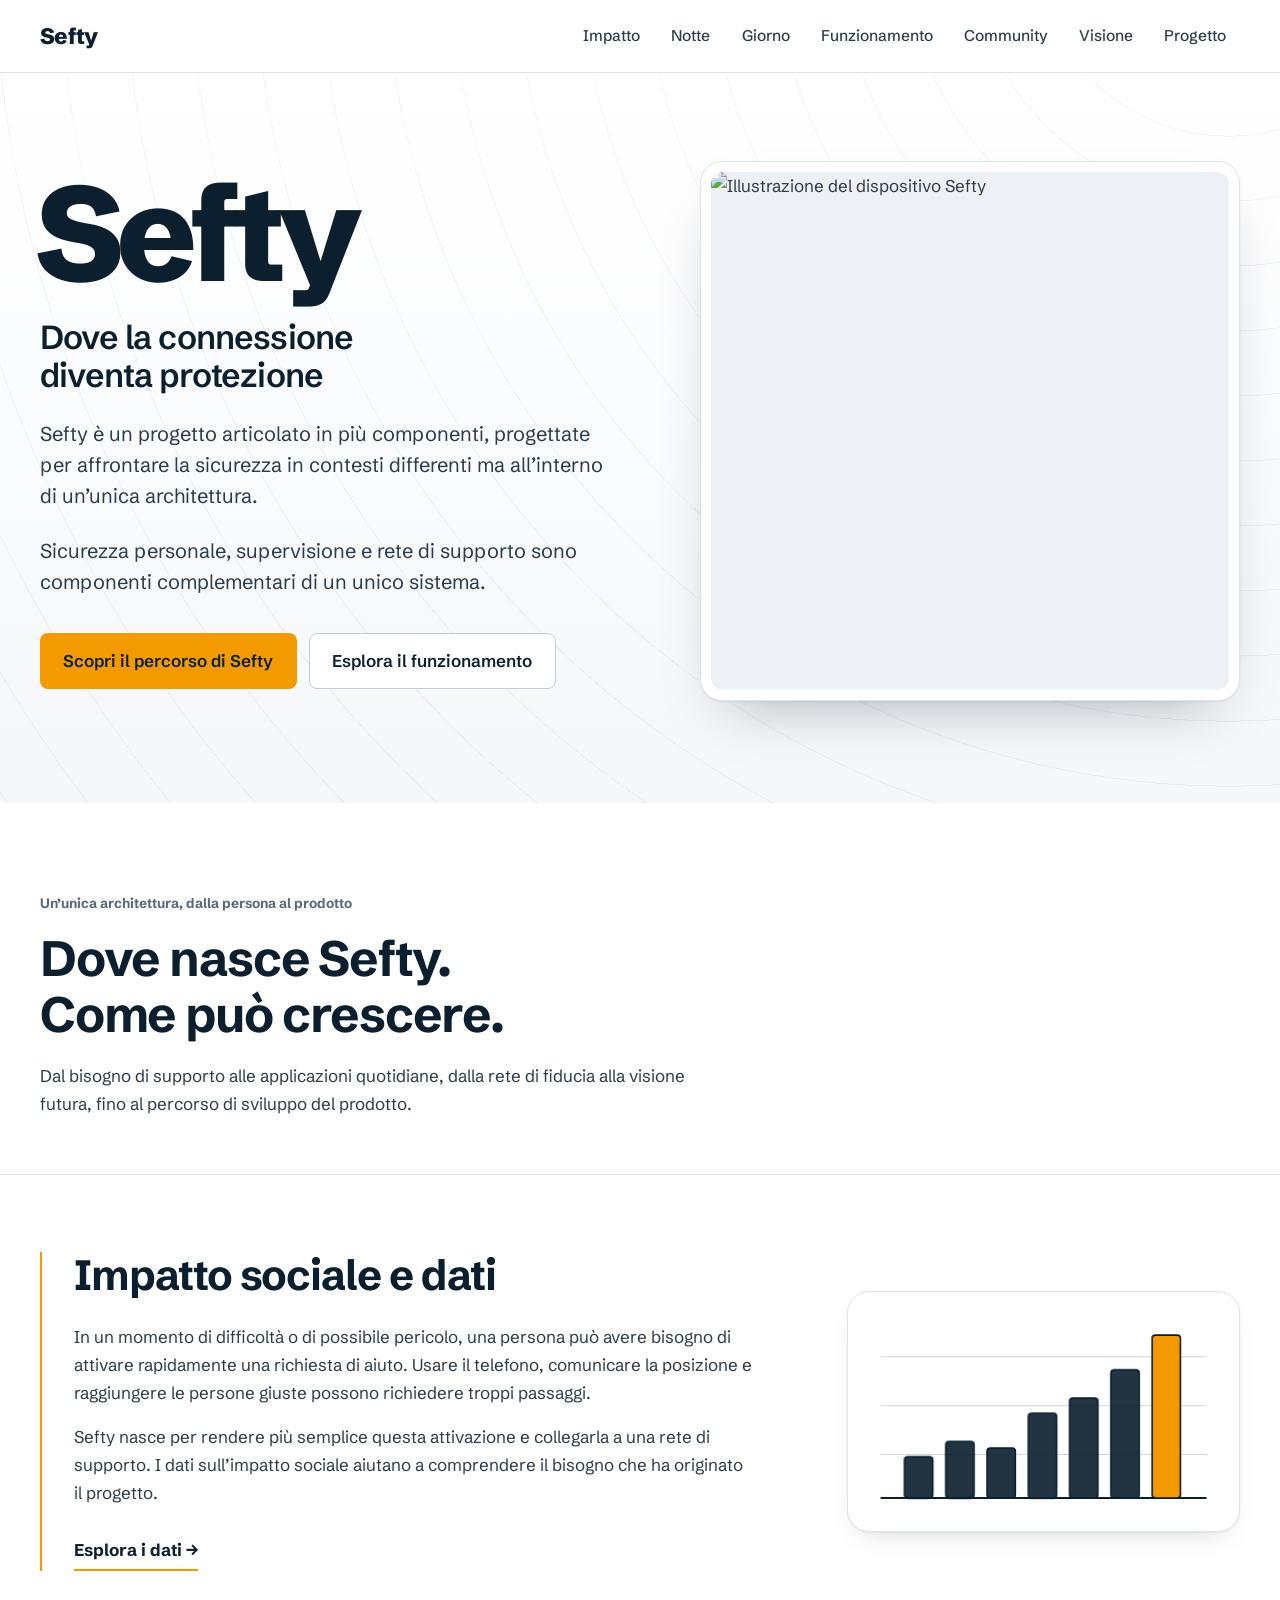
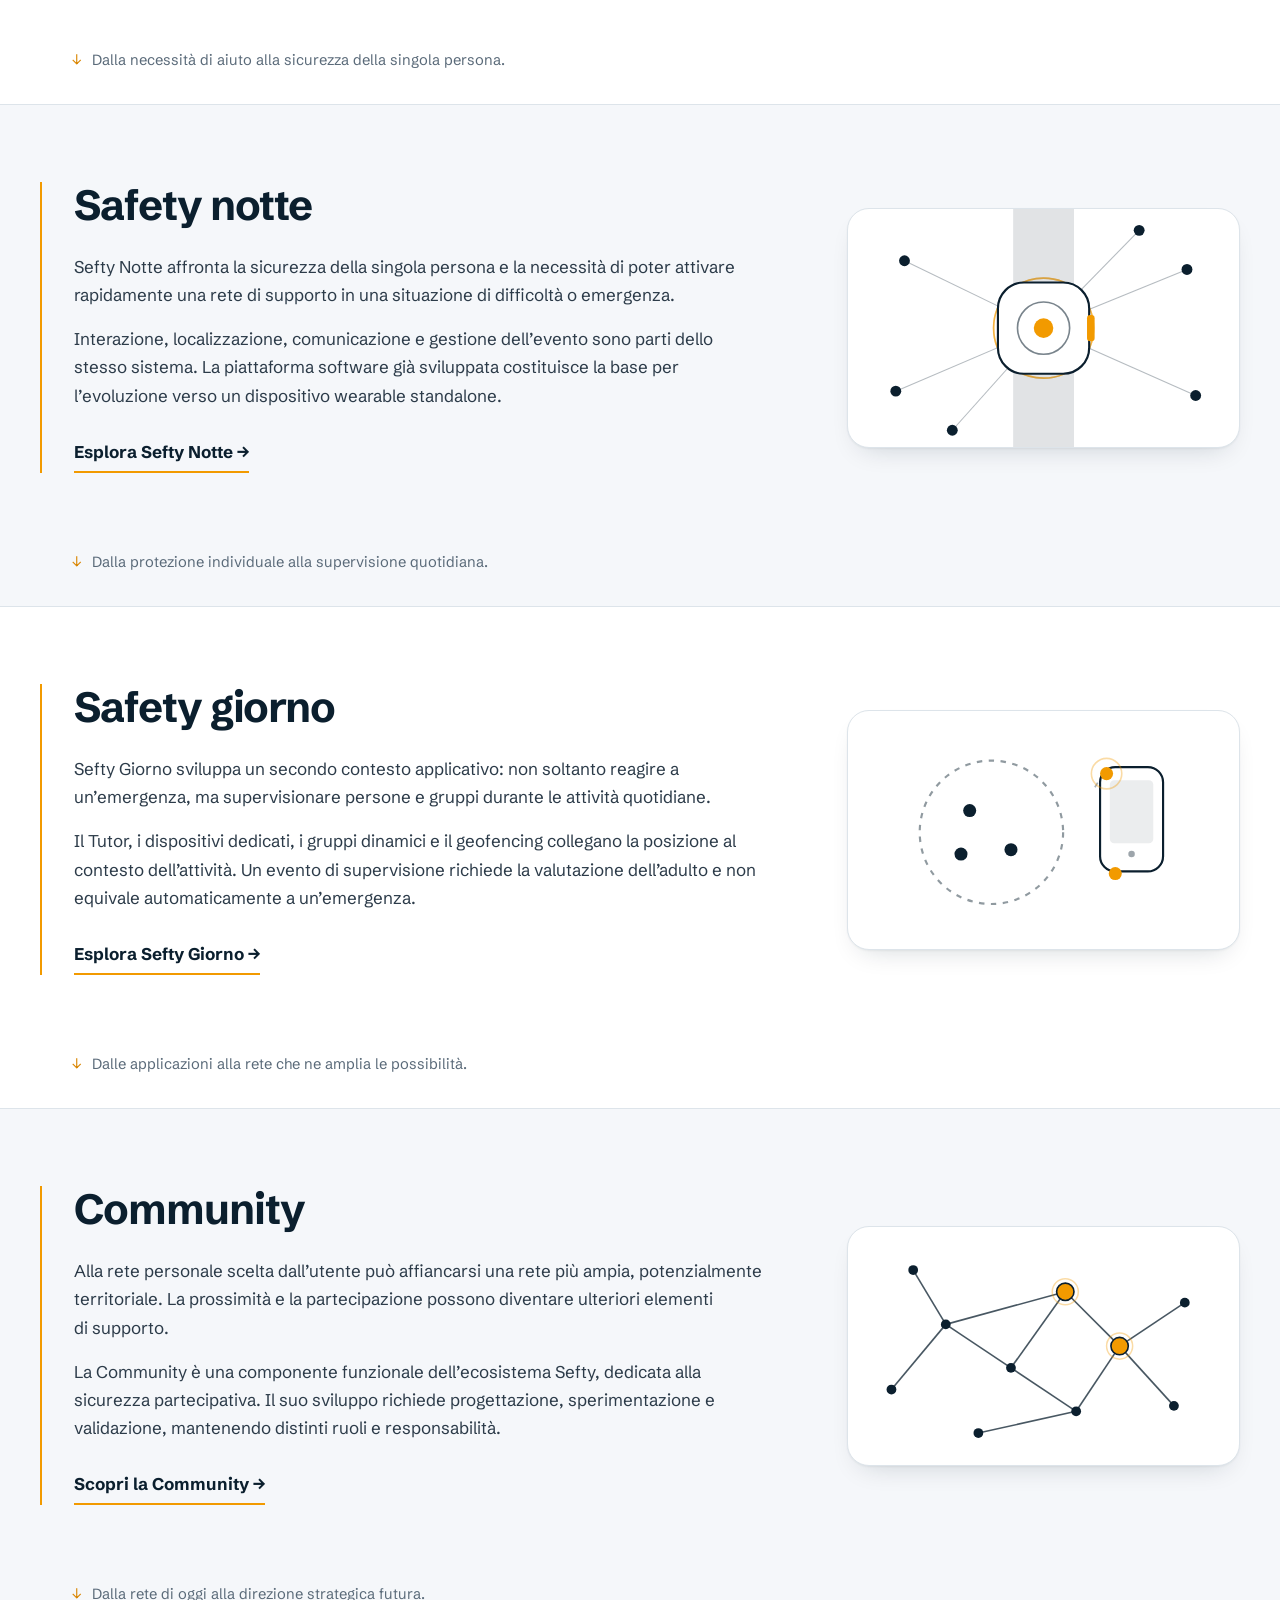
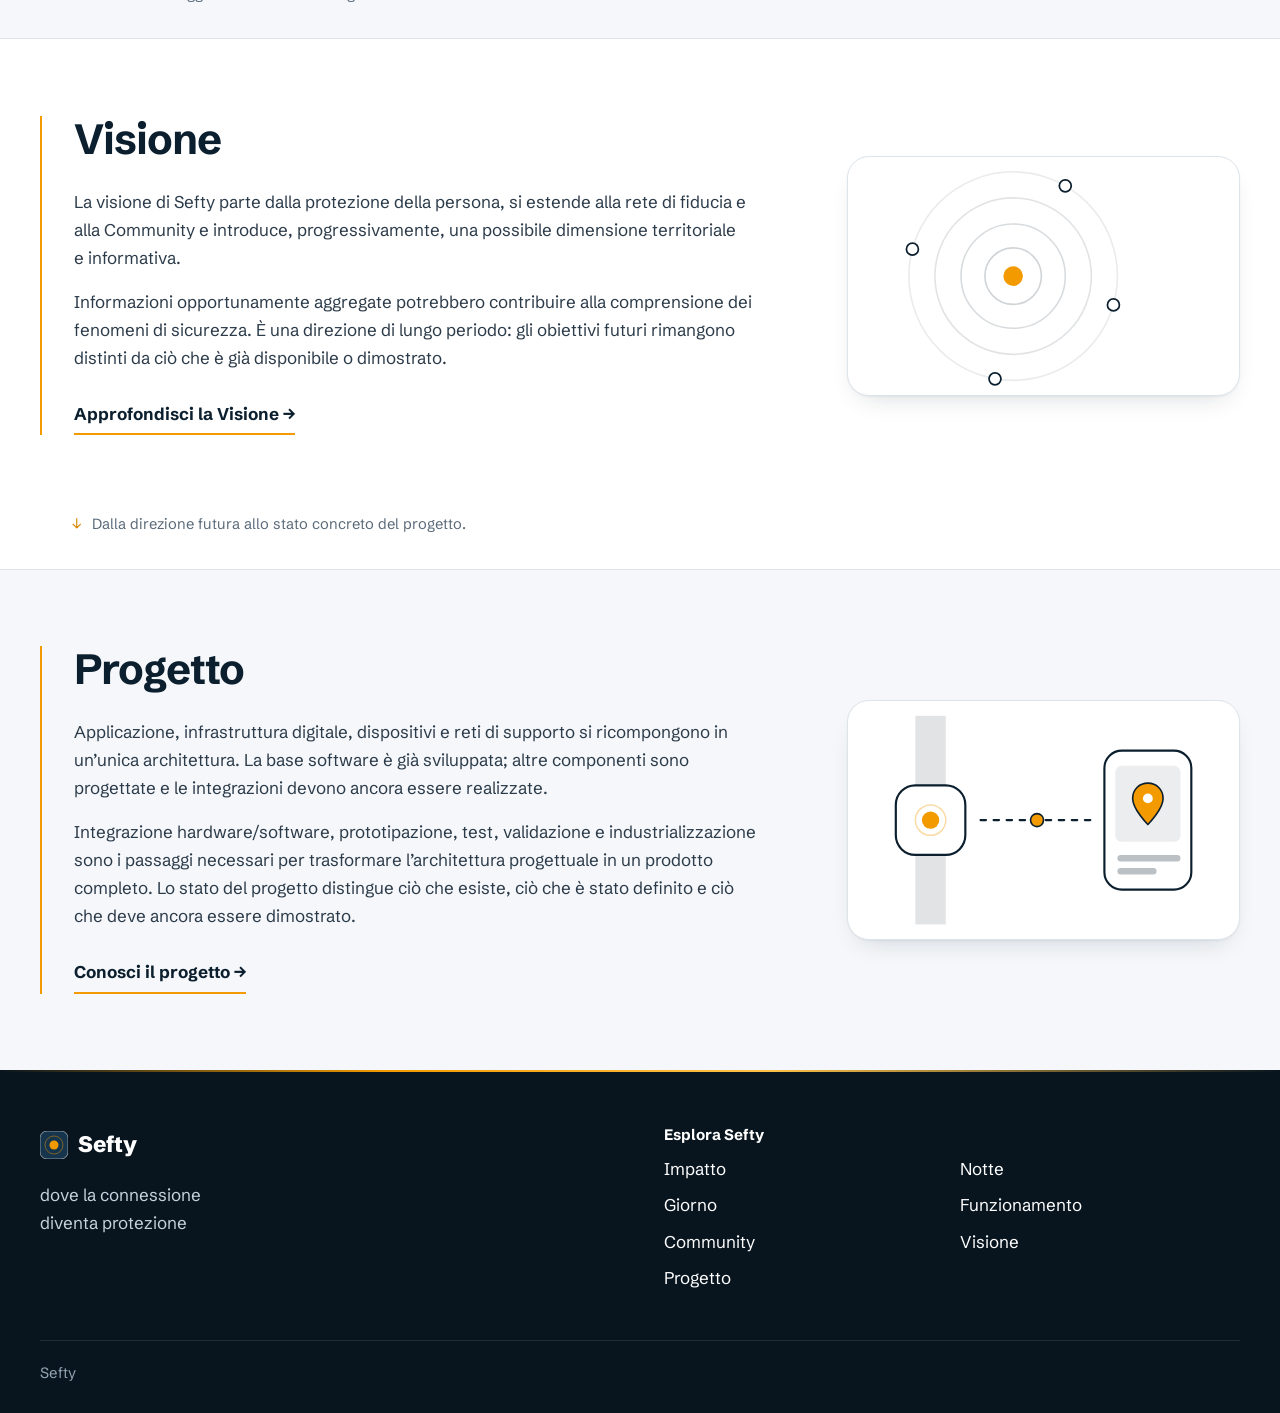
==== index.html @ 3efd3f54 "nuova versione del sito" ====
<!DOCTYPE html>
<html lang="it">

<head>
    <meta charset="UTF-8">
    <meta name="viewport" content="width=device-width, initial-scale=1.0">
    <script>
        // "js" attiva gli stati iniziali delle animazioni; se index.js non carica entro 4s viene tolta e tutto resta visibile
        document.documentElement.classList.add('js');
        setTimeout(function () { if (!window.__sefty) document.documentElement.classList.remove('js'); }, 4000);
    </script>

    <title>Sefty — Dove la connessione diventa protezione</title>
    <meta name="description" content="Sefty è un progetto articolato in più componenti, progettate per affrontare la sicurezza in contesti differenti ma all’interno di un’unica architettura.">
    <meta name="theme-color" content="#10222f">

    <meta name="robots" content="noindex, nofollow, noarchive, nosnippet">
    <link rel="icon" href="img/favicon.svg" type="image/svg+xml">

    <meta property="og:title" content="Sefty — Dove la connessione diventa protezione">
    <meta property="og:description" content="Sefty è un progetto articolato in più componenti, progettate per affrontare la sicurezza in contesti differenti ma all’interno di un’unica architettura.">
    <meta property="og:type" content="website">
    <meta property="og:locale" content="it_IT">

    <link rel="preconnect" href="https://fonts.googleapis.com">
    <link rel="preconnect" href="https://fonts.gstatic.com" crossorigin>
    <link href="https://fonts.googleapis.com/css2?family=Schibsted+Grotesk:wght@400..800&amp;display=swap" rel="stylesheet">
    <link rel="stylesheet" href="css/style.css">
    <script type="application/ld+json">{"@context":"https://schema.org","@type":"Organization","name":"Sefty","description":"Sefty: un sistema integrato per la sicurezza personale, la supervisione e una rete di supporto partecipativa."}</script>
    <script src="javascripts/index.js" defer></script>
</head>

<body>
    <a class="skip-link" href="#main">Vai al contenuto</a>
<header class="site-header">
        <div class="wrap header-inner">
            <a class="brand" href="index.html" aria-label="Torna alla home di Sefty">Sefty</a>
            <button class="nav-toggle" id="navToggle" type="button" aria-expanded="false" aria-controls="siteNav" aria-label="Apri menu navigazione">
                <svg class="icon icon-open" viewbox="0 0 24 24" aria-hidden="true"><path d="M4 7h16M4 12h16M4 17h16"></path></svg><svg class="icon icon-close" viewbox="0 0 24 24" aria-hidden="true"><path d="M6 6l12 12M18 6 6 18"></path></svg>
            </button>
            <nav class="nav" id="siteNav" aria-label="Menu principale"><ul><li><a href="impatto.html">Impatto</a></li><li><a href="notte.html">Notte</a></li><li><a href="giorno.html">Giorno</a></li><li><a href="funzionamento.html">Funzionamento</a></li><li><a href="community.html">Community</a></li><li><a href="visione.html">Visione</a></li><li><a href="progetto.html">Progetto</a></li></ul></nav>
        </div>
        <div class="progress" aria-hidden="true"><span id="progressBar"></span></div>
    </header>
    <main id="main">
        <section class="intro rings-light">
            <div class="wrap intro-grid">
                <div class="intro-copy">
                    <h1 class="hero-title">
                        <span class="wordmark">Sefty</span>
                        <span class="tagline">Dove la connessione diventa protezione</span>
                    </h1>
                    <p class="intro-lead">Sefty è un progetto articolato in più componenti, progettate per affrontare la sicurezza in contesti differenti ma all’interno di un’unica architettura.</p>
                    <p class="intro-lead intro-lead-2">Sicurezza personale, supervisione e rete di supporto sono componenti complementari di un unico sistema.</p>
                <div class="intro-actions"><a class="btn btn-signal" href="#percorso">Scopri il percorso di Sefty</a><a class="btn btn-line" href="funzionamento.html">Esplora il funzionamento</a></div></div>
            <div class="product">
                    <figure class="product-frame">
                        <img src="img/grey.jpg" alt="Illustrazione del dispositivo Sefty" fetchpriority="high" decoding="async" width="1000" height="1000">
                    </figure>
                </div></div>
        </section>

        <div class="journey" id="percorso"><div class="wrap journey-intro"><p class="kicker">Un’unica architettura, dalla persona al prodotto</p><h2>Dove nasce Sefty. Come può crescere.</h2><p>Dal bisogno di supporto alle applicazioni quotidiane, dalla rete di fiducia alla visione futura, fino al percorso di sviluppo del prodotto.</p></div><section class="journey-stage" aria-labelledby="chapter-impatto"><div class="wrap journey-row"><div class="journey-copy"><h2 id="chapter-impatto"><a class="journey-link" href="impatto.html">Impatto sociale e dati</a></h2><p>In un momento di difficoltà o di possibile pericolo, una persona può avere bisogno di attivare rapidamente una richiesta di aiuto. Usare il telefono, comunicare la posizione e raggiungere le persone giuste possono richiedere troppi passaggi.</p><p>Sefty nasce per rendere più semplice questa attivazione e collegarla a una rete di supporto. I dati sull’impatto sociale aiutano a comprendere il bisogno che ha originato il progetto.</p><span class="journey-cta" aria-hidden="true">Esplora i dati →</span></div><div class="page-art journey-art" aria-hidden="true"><svg class="art-svg" viewbox="0 0 360 220" preserveaspectratio="xMidYMid slice" aria-hidden="true" focusable="false"><g stroke="currentColor" stroke-opacity=".18"><path d="M30 60 H330"></path><path d="M30 105 H330"></path><path d="M30 150 H330"></path></g><path d="M30 190 H330" stroke="currentColor" stroke-width="2"></path><rect class="bar" style="--i:0" x="52" y="152" width="26" height="38" rx="3" fill="currentColor" fill-opacity="0.9" stroke="currentColor" stroke-width="1.5"></rect><rect class="bar" style="--i:1" x="90" y="138" width="26" height="52" rx="3" fill="currentColor" fill-opacity="0.9" stroke="currentColor" stroke-width="1.5"></rect><rect class="bar" style="--i:2" x="128" y="144" width="26" height="46" rx="3" fill="currentColor" fill-opacity="0.9" stroke="currentColor" stroke-width="1.5"></rect><rect class="bar" style="--i:3" x="166" y="112" width="26" height="78" rx="3" fill="currentColor" fill-opacity="0.9" stroke="currentColor" stroke-width="1.5"></rect><rect class="bar" style="--i:4" x="204" y="98" width="26" height="92" rx="3" fill="currentColor" fill-opacity="0.9" stroke="currentColor" stroke-width="1.5"></rect><rect class="bar" style="--i:5" x="242" y="72" width="26" height="118" rx="3" fill="currentColor" fill-opacity="0.9" stroke="currentColor" stroke-width="1.5"></rect><rect class="bar" style="--i:6" x="280" y="40" width="26" height="150" rx="3" fill="var(--signal)" fill-opacity="1" stroke="currentColor" stroke-width="1.5"></rect></svg></div>
            </div><p class="wrap journey-bridge">Dalla necessità di aiuto alla sicurezza della singola persona.</p></section><section class="journey-stage" aria-labelledby="chapter-notte"><div class="wrap journey-row"><div class="journey-copy"><h2 id="chapter-notte"><a class="journey-link" href="notte.html">Safety notte</a></h2><p>Sefty Notte affronta la sicurezza della singola persona e la necessità di poter attivare rapidamente una rete di supporto in una situazione di difficoltà o emergenza.</p><p>Interazione, localizzazione, comunicazione e gestione dell’evento sono parti dello stesso sistema. La piattaforma software già sviluppata costituisce la base per l’evoluzione verso un dispositivo wearable standalone.</p><span class="journey-cta" aria-hidden="true">Esplora Sefty Notte →</span></div><div class="page-art journey-art" aria-hidden="true"><svg class="art-svg" viewbox="0 0 360 220" preserveaspectratio="xMidYMid slice" aria-hidden="true" focusable="false"><g fill="none" stroke="currentColor" stroke-opacity=".3"><path d="M180 110 L52 48"></path><path d="M180 110 L312 56"></path><path d="M180 110 L44 168"></path><path d="M180 110 L320 172"></path><path d="M180 110 L96 204"></path><path d="M180 110 L268 20"></path></g>
<g fill="none" stroke="var(--signal)" stroke-width="1.6"><circle class="rip" style="--delay:0s" cx="180" cy="110" r="46"></circle><circle class="rip" style="--delay:0.6s" cx="180" cy="110" r="46"></circle><circle class="rip" style="--delay:1.2s" cx="180" cy="110" r="46"></circle></g>
<g fill="currentColor"><circle class="pop" style="--i:0" cx="52" cy="48" r="5"></circle><circle class="pop" style="--i:1" cx="312" cy="56" r="5"></circle><circle class="pop" style="--i:2" cx="44" cy="168" r="5"></circle><circle class="pop" style="--i:3" cx="320" cy="172" r="5"></circle><circle class="pop" style="--i:4" cx="96" cy="204" r="5"></circle><circle class="pop" style="--i:5" cx="268" cy="20" r="5"></circle></g>
<rect x="152" y="-12" width="56" height="84" fill="var(--art-strap)"></rect>
<rect x="152" y="148" width="56" height="84" fill="var(--art-strap)"></rect>
<rect x="138" y="68" width="84" height="84" rx="24" fill="var(--art-solid)" stroke="currentColor" stroke-width="2"></rect>
<circle cx="180" cy="110" r="24" fill="none" stroke="currentColor" stroke-opacity=".55" stroke-width="1.5"></circle>
<circle cx="180" cy="110" r="9" fill="var(--signal)"></circle>
<rect x="220" y="98" width="7" height="24" rx="3" fill="var(--signal)"></rect></svg></div>
            </div><p class="wrap journey-bridge">Dalla protezione individuale alla supervisione quotidiana.</p></section><section class="journey-stage" aria-labelledby="chapter-giorno"><div class="wrap journey-row"><div class="journey-copy"><h2 id="chapter-giorno"><a class="journey-link" href="giorno.html">Safety giorno</a></h2><p>Sefty Giorno sviluppa un secondo contesto applicativo: non soltanto reagire a un’emergenza, ma supervisionare persone e gruppi durante le attività quotidiane.</p><p>Il Tutor, i dispositivi dedicati, i gruppi dinamici e il geofencing collegano la posizione al contesto dell’attività. Un evento di supervisione richiede la valutazione dell’adulto e non equivale automaticamente a un’emergenza.</p><span class="journey-cta" aria-hidden="true">Esplora Sefty Giorno →</span></div><div class="page-art journey-art" aria-hidden="true"><svg class="art-svg" viewbox="0 0 360 220" preserveaspectratio="xMidYMid slice" aria-hidden="true" focusable="false"><circle cx="132" cy="112" r="66" fill="none" stroke="currentColor" stroke-opacity=".45" stroke-width="2" stroke-dasharray="5 6"></circle>
<path class="flow-line" d="M236 56 L224 76" fill="none" stroke="currentColor" stroke-opacity=".35" stroke-width="1.6"></path>
<rect x="232" y="52" width="58" height="96" rx="14" fill="var(--art-solid)" stroke="currentColor" stroke-width="2"></rect>
<rect x="241" y="64" width="40" height="58" rx="4" fill="currentColor" fill-opacity=".08"></rect>
<circle cx="261" cy="132" r="3" fill="currentColor" fill-opacity=".4"></circle>
<g fill="currentColor"><circle class="pop" style="--i:0" cx="112" cy="92" r="6"></circle><circle class="pop" style="--i:1" cx="150" cy="128" r="6"></circle><circle class="pop" style="--i:2" cx="104" cy="132" r="6"></circle></g><circle class="pop" style="--i:3" cx="238" cy="58" r="6" fill="var(--signal)"></circle><circle class="pop" style="--i:4" cx="246" cy="150" r="6" fill="var(--signal)"></circle><circle class="rip" cx="238" cy="58" r="14" fill="none" stroke="var(--signal)" stroke-width="1.6"></circle></svg></div>
            </div><p class="wrap journey-bridge">Dalle applicazioni alla rete che ne amplia le possibilità.</p></section><section class="journey-stage" aria-labelledby="chapter-community"><div class="wrap journey-row"><div class="journey-copy"><h2 id="chapter-community"><a class="journey-link" href="community.html">Community</a></h2><p>Alla rete personale scelta dall’utente può affiancarsi una rete più ampia, potenzialmente territoriale. La prossimità e la partecipazione possono diventare ulteriori elementi di supporto.</p><p>La Community è una componente funzionale dell’ecosistema Sefty, dedicata alla sicurezza partecipativa. Il suo sviluppo richiede progettazione, sperimentazione e validazione, mantenendo distinti ruoli e responsabilità.</p><span class="journey-cta" aria-hidden="true">Scopri la Community →</span></div><div class="page-art journey-art" aria-hidden="true"><svg class="art-svg" viewbox="0 0 360 220" preserveaspectratio="xMidYMid slice" aria-hidden="true" focusable="false"><g fill="none" stroke="currentColor" stroke-width="1.5" stroke-opacity=".75"><path class="draw" pathlength="1" style="--delay:0ms" d="M40 150 L90 90"></path><path class="draw" pathlength="1" style="--delay:70ms" d="M90 90 L150 130"></path><path class="draw" pathlength="1" style="--delay:140ms" d="M150 130 L200 60"></path><path class="draw" pathlength="1" style="--delay:210ms" d="M200 60 L250 110"></path><path class="draw" pathlength="1" style="--delay:280ms" d="M250 110 L310 70"></path><path class="draw" pathlength="1" style="--delay:350ms" d="M250 110 L300 165"></path><path class="draw" pathlength="1" style="--delay:420ms" d="M150 130 L210 170"></path><path class="draw" pathlength="1" style="--delay:490ms" d="M210 170 L250 110"></path><path class="draw" pathlength="1" style="--delay:560ms" d="M210 170 L120 190"></path><path class="draw" pathlength="1" style="--delay:630ms" d="M90 90 L200 60"></path><path class="draw" pathlength="1" style="--delay:700ms" d="M90 90 L60 40"></path></g><circle class="pop" style="--i:0" cx="40" cy="150" r="4.5" fill="currentColor"></circle><circle class="pop" style="--i:1" cx="90" cy="90" r="4.5" fill="currentColor"></circle><circle class="pop" style="--i:2" cx="150" cy="130" r="4.5" fill="currentColor"></circle><circle class="rip" style="--delay:0.6000000000000001s" cx="200" cy="60" r="12" fill="none" stroke="var(--signal)" stroke-width="1.5"></circle><circle class="pop" style="--i:3" cx="200" cy="60" r="8" fill="var(--signal)" stroke="currentColor" stroke-width="1.5"></circle><circle class="rip" style="--delay:0.8s" cx="250" cy="110" r="12" fill="none" stroke="var(--signal)" stroke-width="1.5"></circle><circle class="pop" style="--i:4" cx="250" cy="110" r="8" fill="var(--signal)" stroke="currentColor" stroke-width="1.5"></circle><circle class="pop" style="--i:5" cx="310" cy="70" r="4.5" fill="currentColor"></circle><circle class="pop" style="--i:6" cx="300" cy="165" r="4.5" fill="currentColor"></circle><circle class="pop" style="--i:7" cx="210" cy="170" r="4.5" fill="currentColor"></circle><circle class="pop" style="--i:8" cx="120" cy="190" r="4.5" fill="currentColor"></circle><circle class="pop" style="--i:9" cx="60" cy="40" r="4.5" fill="currentColor"></circle></svg></div>
            </div><p class="wrap journey-bridge">Dalla rete di oggi alla direzione strategica futura.</p></section><section class="journey-stage" aria-labelledby="chapter-visione"><div class="wrap journey-row"><div class="journey-copy"><h2 id="chapter-visione"><a class="journey-link" href="visione.html">Visione</a></h2><p>La visione di Sefty parte dalla protezione della persona, si estende alla rete di fiducia e alla Community e introduce, progressivamente, una possibile dimensione territoriale e informativa.</p><p>Informazioni opportunamente aggregate potrebbero contribuire alla comprensione dei fenomeni di sicurezza. È una direzione di lungo periodo: gli obiettivi futuri rimangono distinti da ciò che è già disponibile o dimostrato.</p><span class="journey-cta" aria-hidden="true">Approfondisci la Visione →</span></div><div class="page-art journey-art" aria-hidden="true"><svg class="art-svg" viewbox="0 0 360 220" preserveaspectratio="xMidYMid slice" aria-hidden="true" focusable="false"><circle class="rip" style="--delay:0.0s" cx="152" cy="110" r="26" fill="none" stroke="currentColor" stroke-opacity="0.55" stroke-width="1.6"></circle><circle class="rip" style="--delay:0.5s" cx="152" cy="110" r="48" fill="none" stroke="currentColor" stroke-opacity="0.45" stroke-width="1.6"></circle><circle class="rip" style="--delay:1.0s" cx="152" cy="110" r="72" fill="none" stroke="currentColor" stroke-opacity="0.35" stroke-width="1.6"></circle><circle class="rip" style="--delay:1.5s" cx="152" cy="110" r="96" fill="none" stroke="currentColor" stroke-opacity="0.25" stroke-width="1.6"></circle><circle class="pop" style="--i:0" cx="244.3" cy="136.5" r="5.5" fill="var(--art-solid)" stroke="currentColor" stroke-width="1.6"></circle><circle class="pop" style="--i:1" cx="135.3" cy="204.5" r="5.5" fill="var(--art-solid)" stroke="currentColor" stroke-width="1.6"></circle><circle class="pop" style="--i:2" cx="59.3" cy="85.2" r="5.5" fill="var(--art-solid)" stroke="currentColor" stroke-width="1.6"></circle><circle class="pop" style="--i:3" cx="200.0" cy="26.9" r="5.5" fill="var(--art-solid)" stroke="currentColor" stroke-width="1.6"></circle><circle cx="152" cy="110" r="9" fill="var(--signal)"></circle></svg></div>
            </div><p class="wrap journey-bridge">Dalla direzione futura allo stato concreto del progetto.</p></section><section class="journey-stage" aria-labelledby="chapter-progetto"><div class="wrap journey-row"><div class="journey-copy"><h2 id="chapter-progetto"><a class="journey-link" href="progetto.html">Progetto</a></h2><p>Applicazione, infrastruttura digitale, dispositivi e reti di supporto si ricompongono in un’unica architettura. La base software è già sviluppata; altre componenti sono progettate e le integrazioni devono ancora essere realizzate.</p><p>Integrazione hardware/software, prototipazione, test, validazione e industrializzazione sono i passaggi necessari per trasformare l’architettura progettuale in un prodotto completo. Lo stato del progetto distingue ciò che esiste, ciò che è stato definito e ciò che deve ancora essere dimostrato.</p><span class="journey-cta" aria-hidden="true">Conosci il progetto →</span></div><div class="page-art journey-art" aria-hidden="true"><svg class="art-svg" viewbox="0 0 360 220" preserveaspectratio="xMidYMid slice" aria-hidden="true" focusable="false"><rect x="62" y="14" width="28" height="70" fill="var(--art-strap)"></rect>
<rect x="62" y="136" width="28" height="70" fill="var(--art-strap)"></rect>
<rect x="44" y="78" width="64" height="64" rx="18" fill="var(--art-solid)" stroke="currentColor" stroke-width="2"></rect>
<circle cx="76" cy="110" r="8" fill="var(--signal)"></circle>
<circle class="rip" cx="76" cy="110" r="14" fill="none" stroke="var(--signal)" stroke-width="1.5"></circle>
<path class="flow-line" d="M122 110 H226" fill="none" stroke="currentColor" stroke-width="2" stroke-linecap="round"></path>
<circle class="pop" cx="174" cy="110" r="6" fill="var(--signal)" stroke="currentColor" stroke-width="1.5"></circle>
<rect x="236" y="46" width="80" height="128" rx="16" fill="var(--art-solid)" stroke="currentColor" stroke-width="2"></rect>
<rect x="246" y="60" width="60" height="70" rx="6" fill="currentColor" fill-opacity=".08"></rect>
<path class="pop" d="M276 76c-8 0-14 6-14 14 0 10 14 24 14 24s14-14 14-24c0-8-6-14-14-14Z" fill="var(--signal)" stroke="currentColor" stroke-width="1.5"></path>
<circle cx="276" cy="90" r="4.5" fill="var(--art-solid)"></circle>
<rect x="248" y="142" width="58" height="6" rx="3" fill="currentColor" fill-opacity=".28"></rect>
<rect x="248" y="154" width="36" height="6" rx="3" fill="currentColor" fill-opacity=".28"></rect></svg></div>
            </div></section></div></main>
<footer class="site-footer"><div class="wrap"><div class="footer-grid"><div><a class="brand" href="index.html"><svg width="28" height="28" viewbox="0 0 28 28" aria-hidden="true"><rect width="28" height="28" rx="7" fill="#10222f"></rect><circle cx="14" cy="14" r="4.5" fill="#f29a00"></circle><circle cx="14" cy="14" r="9" fill="none" stroke="#f29a00" stroke-opacity=".45"></circle></svg>Sefty</a>
                    <p class="footer-tagline">dove la connessione diventa protezione</p></div><nav aria-label="Esplora Sefty"><h2>Esplora Sefty</h2><ul class="footer-links"><li><a href="impatto.html">Impatto</a></li><li><a href="notte.html">Notte</a></li><li><a href="giorno.html">Giorno</a></li><li><a href="funzionamento.html">Funzionamento</a></li><li><a href="community.html">Community</a></li><li><a href="visione.html">Visione</a></li><li><a href="progetto.html">Progetto</a></li></ul></nav></div><p class="legal">Sefty</p></div></footer>
</body>

</html>
---- css/style.css ----
/* ==========================================================================
   Sefty - foglio di stile
   Sistema di design: sobrio, preciso, coerente.

   1 Variabili · 2 Base · 3 Header · 4 Pulsanti e icone · 5 Home · 6 Card
   7 Pagine interne · 8 Contenuti · 9 Funzionamento · 10 Fascia finale
   11 Footer · 12 Widget · 13 Illustrazioni e animazioni · 14 Responsive
   15 Accessibilità, stampa
   ========================================================================== */

/* 1. Variabili ----------------------------------------------------------- */
:root {
    color-scheme: light;

    /* Colori */
    --ink: #0b1f2e;
    --text: #2c3b49;
    --muted: #5a6a79;
    --paper: #ffffff;
    --mist: #f5f7fa;
    --mist-2: #edf1f5;
    --line: #dde4ea;
    --line-strong: #c2ccd6;
    --signal: #f29a00;
    --signal-strong: #d98500;
    --signal-soft: #ffc247;
    --navy-900: #08151f;
    --navy-800: #0d2233;
    --navy-700: #16344b;
    --on-dark: #c7d2dc;
    --on-dark-muted: #93a4b3;
    --focus: #0b57d0;

    /* Contesto (illustrazioni e riquadri) */
    --tint: var(--mist-2);
    --accent: var(--signal);
    --art-solid: #ffffff;
    --art-strap: rgba(11, 31, 46, .12);

    /* Raggi: controlli, riquadri, schede, blocchi grandi */
    --radius-sm: 8px;
    --radius-md: 12px;
    --radius: 16px;
    --radius-xl: 22px;

    /* Ombre */
    --shadow-sm: 0 1px 2px rgba(11, 31, 46, .06);
    --shadow-md: 0 1px 2px rgba(11, 31, 46, .05), 0 12px 28px -14px rgba(11, 31, 46, .2);
    --shadow-lg: 0 1px 2px rgba(11, 31, 46, .06), 0 28px 56px -28px rgba(11, 31, 46, .35);

    /* Layout */
    --wrap: 1200px;
    --header-h: 4.5rem;
    --section: clamp(4rem, 8vw, 6.5rem);

    /* Movimento */
    --ease: cubic-bezier(.22, .8, .24, 1);

    --font: "Schibsted Grotesk", system-ui, -apple-system, "Segoe UI", Roboto, "Helvetica Neue", Arial, sans-serif;
}

/* 2. Base ---------------------------------------------------------------- */
*,
*::before,
*::after { box-sizing: border-box; }

html {
    scroll-padding-top: calc(var(--header-h) + 1rem);
    scroll-behavior: smooth;
    -webkit-text-size-adjust: 100%;
}

body {
    margin: 0;
    font-family: var(--font);
    font-size: 1.0625rem;
    line-height: 1.65;
    color: var(--text);
    background: var(--paper);
    -webkit-font-smoothing: antialiased;
    text-rendering: optimizeLegibility;
}

[hidden] { display: none !important; }

img { display: block; max-width: 100%; height: auto; }
p, h1, h2, h3, h4, ul, ol, figure, blockquote { margin: 0; }
ul, ol { padding: 0; }
a { color: inherit; }

h1, h2, h3, h4 {
    color: var(--ink);
    font-weight: 700;
    line-height: 1.12;
    letter-spacing: -0.025em;
    text-wrap: balance;
}
p, li { text-wrap: pretty; }

::selection { background: rgba(242, 154, 0, .3); color: var(--ink); }

.wrap { width: min(100% - 2.5rem, var(--wrap)); margin-inline: auto; }

.skip-link {
    position: absolute;
    left: 1rem;
    top: -3.5rem;
    z-index: 100;
    padding: .65rem 1.1rem;
    background: var(--ink);
    color: #ffffff;
    border-radius: var(--radius-sm);
    text-decoration: none;
    transition: top .2s ease;
}
.skip-link:focus-visible { top: 1rem; }

.sr-only {
    position: absolute;
    width: 1px;
    height: 1px;
    margin: -1px;
    padding: 0;
    overflow: hidden;
    clip-path: inset(50%);
    white-space: nowrap;
    border: 0;
}

/* Tratteggio di cerchi concentrici: il "segnale" che si propaga (motivo del marchio) */
.rings-dark::before,
.rings-light::before {
    content: "";
    position: absolute;
    inset: 0;
    pointer-events: none;
}
.rings-dark::before {
    background: repeating-radial-gradient(circle at 104% -12%, transparent 0 58px, rgba(255, 255, 255, .055) 58px 59px);
}
.rings-light::before {
    background: repeating-radial-gradient(circle at 96% -18%, transparent 0 64px, rgba(11, 31, 46, .05) 64px 65px);
}

/* 3. Header -------------------------------------------------------------- */
.site-header {
    position: sticky;
    top: 0;
    z-index: 50;
    background: rgba(255, 255, 255, .92);
    -webkit-backdrop-filter: saturate(1.4) blur(12px);
    backdrop-filter: saturate(1.4) blur(12px);
    border-bottom: 1px solid var(--line);
    transition: box-shadow .25s ease;
}
.site-header.is-stuck { box-shadow: 0 8px 24px -18px rgba(11, 31, 46, .45); }

.progress { position: absolute; left: 0; right: 0; bottom: -1px; height: 2px; pointer-events: none; }
.progress span {
    display: block;
    height: 100%;
    background: var(--signal);
    transform: scaleX(0);
    transform-origin: left;
}

.header-inner { display: flex; align-items: center; gap: 2rem; min-height: var(--header-h); }

.brand {
    display: inline-flex;
    align-items: center;
    gap: .65rem;
    padding: .5rem 0;
    font-size: 1.4rem;
    font-weight: 800;
    letter-spacing: -0.03em;
    color: var(--ink);
    text-decoration: none;
}

.nav { margin-left: auto; }
.nav ul { display: flex; align-items: center; gap: .25rem; list-style: none; }
.nav a {
    position: relative;
    display: block;
    padding: .55rem .85rem;
    font-size: .97rem;
    font-weight: 500;
    color: var(--text);
    text-decoration: none;
    transition: color .15s ease;
}
.nav a:hover { color: var(--ink); }
.nav a:not(.nav-cta)::after {
    content: "";
    position: absolute;
    left: .85rem;
    right: .85rem;
    bottom: .2rem;
    height: 2px;
    background: var(--signal);
    transform: scaleX(0);
    transform-origin: left;
    transition: transform .28s var(--ease);
}
.nav a:not(.nav-cta):hover::after,
.nav a[aria-current="page"]::after { transform: scaleX(1); }
.nav a[aria-current="page"] { color: var(--ink); font-weight: 600; }

.nav .nav-cta {
    margin-left: .75rem;
    padding: .6rem 1.15rem;
    border-radius: var(--radius-sm);
    background: var(--ink);
    color: #ffffff;
    font-weight: 600;
    transition: background-color .2s ease;
}
.nav .nav-cta:hover { background: var(--navy-700); color: #ffffff; }

.nav-toggle {
    position: relative;
    display: none;
    margin-left: auto;
    width: 2.75rem;
    height: 2.75rem;
    padding: 0;
    border: 1px solid var(--line-strong);
    border-radius: var(--radius-sm);
    background: var(--paper);
    color: var(--ink);
    cursor: pointer;
}
.nav-toggle .icon {
    position: absolute;
    inset: 0;
    margin: auto;
    transition: transform .4s var(--ease), opacity .2s ease;
}
.nav-toggle .icon-close { opacity: 0; transform: rotate(-90deg) scale(.5); }
.nav-toggle[aria-expanded="true"] .icon-open { opacity: 0; transform: rotate(90deg) scale(.5); }
.nav-toggle[aria-expanded="true"] .icon-close { opacity: 1; transform: none; }

/* 4. Pulsanti e icone ---------------------------------------------------- */
.icon {
    width: 1.5rem;
    height: 1.5rem;
    fill: none;
    stroke: currentColor;
    stroke-width: 1.6;
    stroke-linecap: round;
    stroke-linejoin: round;
    flex: none;
}

.btn {
    display: inline-flex;
    align-items: center;
    gap: .65rem;
    min-height: 3rem;
    padding: .8rem 1.4rem;
    border: 1px solid transparent;
    border-radius: var(--radius-sm);
    font: inherit;
    font-weight: 600;
    text-decoration: none;
    cursor: pointer;
    transition: background-color .2s ease, border-color .2s ease, color .2s ease, transform .2s var(--ease);
}
.btn .icon { width: 1.25rem; height: 1.25rem; transition: transform .3s var(--ease); }
.btn:hover .icon { transform: translateX(3px); }
.btn-download:hover .icon { transform: translateY(3px); }
.btn:active { transform: scale(.98); }

.btn-signal { background: var(--signal); color: var(--ink); }
.btn-signal:hover { background: var(--signal-strong); }
.btn-line { background: var(--paper); border-color: var(--line-strong); color: var(--ink); }
.btn-line:hover { border-color: var(--ink); }

/* 5. Home ---------------------------------------------------------------- */
.intro {
    position: relative;
    overflow: hidden;
    padding: clamp(3rem, 7vw, 5.5rem) 0 var(--section);
    background: linear-gradient(180deg, var(--paper), var(--mist));
}
.intro-grid {
    position: relative;
    display: grid;
    grid-template-columns: minmax(0, 1.05fr) minmax(0, .95fr);
    gap: 4rem;
    align-items: center;
}
.intro-grid-solo { grid-template-columns: minmax(0, 1fr); max-width: 48rem; }

.hero-title { font-weight: 800; }
.wordmark {
    display: block;
    margin-left: -.04em;
    white-space: nowrap;
    font-size: clamp(4.75rem, 10.5vw, 8.5rem);
    line-height: .9;
    letter-spacing: -0.055em;
    font-weight: 800;
    color: var(--ink);
}
.wm-letter {
    display: inline-block;
    animation: letter-in .85s var(--ease) calc(var(--i, 0) * 80ms) backwards;
}
.tagline {
    display: block;
    max-width: 19ch;
    margin-top: 1.5rem;
    font-size: clamp(1.6rem, 2.6vw, 2.2rem);
    font-weight: 600;
    line-height: 1.15;
    letter-spacing: -0.025em;
    color: var(--ink);
}
.intro-lead { margin-top: 1.5rem; max-width: 48ch; font-size: 1.25rem; line-height: 1.55; }
.intro-actions { display: flex; flex-wrap: wrap; gap: .75rem; margin-top: 2.25rem; }

/* Immagine del prodotto: cornice sottile, anelli di segnale dietro */
.product { position: relative; isolation: isolate; }
.product-frame {
    padding: .6rem;
    background: var(--paper);
    border: 1px solid var(--line);
    border-radius: var(--radius-xl);
    box-shadow: var(--shadow-lg);
}
.product-frame img {
    width: 100%;
    aspect-ratio: 1 / 1;
    object-fit: cover;
    border-radius: calc(var(--radius-xl) - .6rem);
    background: var(--mist-2);
}
.product::before,
.product::after {
    content: "";
    position: absolute;
    inset: -9%;
    z-index: -1;
    border: 1px solid rgba(242, 154, 0, .5);
    border-radius: 50%;
    opacity: 0;
    animation: product-ring 5.5s ease-out infinite;
}
.product::after { animation-delay: 2.75s; }

.band { padding: var(--section) 0; }
.band-mist { background: var(--mist); border-block: 1px solid var(--line); }
.band-tight { padding: clamp(3rem, 6vw, 4.5rem) 0; }
.flow-caption { max-width: 40rem; margin: 0 auto 1.5rem; color: var(--muted); text-align: center; }
.flow-diagram { display: flex; flex-direction: column; align-items: center; }

/* Blocco download */
.download {
    position: relative;
    display: flex;
    align-items: center;
    justify-content: space-between;
    gap: 2rem;
    overflow: hidden;
    padding: clamp(2rem, 4vw, 3rem);
    background: var(--navy-800);
    border-radius: var(--radius-xl);
}
.download > * { position: relative; }
.download h2 { color: #ffffff; font-size: clamp(1.6rem, 3vw, 2rem); }
.download p { margin-top: .5rem; color: var(--on-dark); }

/* 6. Card ---------------------------------------------------------------- */
.cards { display: grid; grid-template-columns: repeat(4, minmax(0, 1fr)); gap: 1.25rem; }
.cards-5 { grid-template-columns: repeat(6, minmax(0, 1fr)); }
.cards-5 > .card:nth-child(-n+3) { grid-column: span 2; }
.cards-5 > .card:nth-child(n+4) { grid-column: span 3; }
.card-primary { grid-column: 1 / -1; }

.card {
    position: relative;
    display: flex;
    flex-direction: column;
    padding: .5rem;
    background: var(--paper);
    border: 1px solid var(--line);
    border-radius: var(--radius);
    color: var(--text);
    transition: transform .3s var(--ease), border-color .25s ease, box-shadow .3s var(--ease);
}
.card:hover,
.card:focus-within {
    transform: translateY(-4px);
    border-color: var(--ink);
    box-shadow: var(--shadow-md);
}

.card-art {
    position: relative;
    height: 10.5rem;
    overflow: hidden;
    border-radius: calc(var(--radius) - .5rem);
    background: var(--tint);
    color: var(--ink);
}
.card-art .art-svg {
    position: absolute;
    inset: 0;
    width: 100%;
    height: 100%;
    transition: transform .7s var(--ease);
}
.card:hover .art-svg,
.card:focus-within .art-svg,
.card.is-active .art-svg { transform: scale(1.04); }

.card-body { display: flex; flex: 1; flex-direction: column; gap: .5rem; padding: 1.25rem 1rem 1rem; }
.card h2 { font-size: 1.4rem; }
.card p { margin-bottom: .9rem; font-size: 1rem; line-height: 1.55; }

.card-link { text-decoration: none; }
.card-link::after { content: ""; position: absolute; inset: 0; z-index: 2; }
.card-link:focus-visible { outline: none; }
.card:has(.card-link:focus-visible) { outline: 3px solid var(--focus); outline-offset: 3px; }

.card-more {
    display: grid;
    place-items: center;
    align-self: flex-start;
    width: 2.5rem;
    height: 2.5rem;
    margin-top: auto;
    border: 1px solid var(--line-strong);
    border-radius: 50%;
    color: var(--ink);
    transition: background-color .25s ease, border-color .25s ease, color .25s ease, transform .35s var(--ease);
}
.card-more .icon { width: 1.2rem; height: 1.2rem; }
.card:hover .card-more,
.card:focus-within .card-more,
.card.is-active .card-more {
    background: var(--ink);
    border-color: var(--ink);
    color: #ffffff;
    transform: translateX(4px);
}

/* Scheda in evidenza (Funzionamento): a tutta larghezza, scura */
.card-primary {
    display: grid;
    grid-template-columns: minmax(0, 1.1fr) minmax(0, 1fr);
    padding: .6rem;
    background: var(--navy-800);
    border-color: var(--navy-800);
    color: #ffffff;
}
.card-primary:hover,
.card-primary:focus-within { border-color: var(--signal); }
.card-primary .card-art {
    height: auto;
    min-height: 21rem;
    background: var(--navy-900);
    border: 1px solid rgba(255, 255, 255, .08);
    color: #ffffff;
    --art-solid: var(--navy-800);
    --art-strap: #27485f;
}
.card-primary .card-body { justify-content: center; gap: 1rem; padding: 2rem clamp(1.5rem, 3vw, 2.75rem); }
.card-primary h2 { color: #ffffff; font-size: clamp(1.9rem, 3.2vw, 2.6rem); }
.card-primary p { margin: 0; max-width: 34ch; font-size: 1.15rem; color: var(--on-dark); }

.subtiles { display: flex; flex-wrap: wrap; gap: .75rem; margin-top: .75rem; list-style: none; }
.subtiles a {
    position: relative;
    z-index: 3;
    display: inline-flex;
    align-items: center;
    padding: .75rem 1rem;
    border: 1px solid rgba(255, 255, 255, .25);
    font-size: .95rem;
    border-radius: var(--radius-sm);
    color: #ffffff;
    font-weight: 600;
    text-decoration: none;
    transition: background-color .25s ease, border-color .25s ease;
}
.subtiles a:hover { background: rgba(242, 154, 0, .14); border-color: var(--signal); }

/* Tessere di navigazione tra gli argomenti */
.tile {
    position: relative;
    display: flex;
    align-items: center;
    gap: 1rem;
    padding: 1rem 1.15rem;
    background: var(--paper);
    border: 1px solid var(--line);
    border-radius: var(--radius-md);
    transition: transform .25s var(--ease), border-color .25s ease, box-shadow .25s var(--ease);
}
.tile:hover,
.tile:focus-within { transform: translateY(-3px); border-color: var(--ink); box-shadow: var(--shadow-md); }
.tile h3 { flex: 1; font-size: 1.05rem; }
.tile-link { text-decoration: none; }
.tile-link::after { content: ""; position: absolute; inset: 0; border-radius: inherit; }
.tile-link:focus-visible { outline: none; }
.tile:has(.tile-link:focus-visible) { outline: 3px solid var(--focus); outline-offset: 3px; }

.tile-icon,
.tile-arrow {
    display: grid;
    place-items: center;
    width: 2.5rem;
    height: 2.5rem;
    border-radius: var(--radius-sm);
    background: var(--mist-2);
    color: var(--ink);
    transition: background-color .25s ease, color .25s ease;
}
.tile-arrow { border-radius: 50%; background: transparent; border: 1px solid var(--line-strong); }
.tile:hover .tile-arrow { background: var(--ink); border-color: var(--ink); color: #ffffff; }
.tile-arrow .icon { width: 1.1rem; height: 1.1rem; transition: transform .3s var(--ease); }
.tile:hover .tile-arrow .icon { transform: translateX(2px); }

/* 7. Pagine interne ------------------------------------------------------ */
.page-head {
    position: relative;
    overflow: hidden;
    padding: clamp(2.5rem, 5vw, 3.75rem) 0 clamp(2.5rem, 5vw, 3.75rem);
    background: var(--mist);
    border-bottom: 1px solid var(--line);
}
.page-head .wrap {
    position: relative;
    display: grid;
    grid-template-columns: minmax(0, 1fr) minmax(0, 24rem);
    gap: 3.5rem;
    align-items: center;
}
.page-head .kicker {
    display: block;
    margin-bottom: .85rem;
    font-size: .98rem;
    font-weight: 700;
    letter-spacing: .01em;
    color: var(--signal-strong);
}
.page-head h1 {
    max-width: 34ch;
    font-size: clamp(1.85rem, 3.4vw, 2.75rem);
    line-height: 1.15;
    letter-spacing: -0.02em;
}
.page-head .lead { margin-top: 1.25rem; max-width: 56ch; font-size: 1.25rem; line-height: 1.55; }

.page-art {
    position: relative;
    aspect-ratio: 360 / 220;
    overflow: hidden;
    background: var(--paper);
    border: 1px solid var(--line);
    border-radius: var(--radius-xl);
    box-shadow: var(--shadow-md);
    color: var(--ink);
}
.page-art .art-svg { position: absolute; inset: 0; width: 100%; height: 100%; }

.layout {
    display: grid;
    grid-template-columns: 14rem minmax(0, 1fr);
    gap: 4rem;
    padding: 3.75rem 0 5rem;
}

.toc { position: sticky; top: calc(var(--header-h) + 2rem); align-self: start; }
.toc h2 { margin-bottom: .75rem; font-size: .93rem; font-weight: 600; letter-spacing: 0; color: var(--muted); }
.toc ul { position: relative; list-style: none; border-left: 1px solid var(--line); }
.toc ul::after {
    content: "";
    position: absolute;
    left: -1px;
    top: 0;
    width: 2px;
    height: calc(var(--toc-p, 0) * 100%);
    background: var(--signal);
    transition: height .2s linear;
}
.toc a {
    display: block;
    margin-left: -1px;
    padding: .45rem 0 .45rem 1rem;
    border-left: 2px solid transparent;
    font-size: .95rem;
    color: var(--text);
    text-decoration: none;
    transition: color .15s ease, padding-left .25s var(--ease);
}
.toc a:hover { color: var(--ink); padding-left: 1.25rem; }
.toc a[aria-current="true"] { color: var(--ink); font-weight: 600; }

/* 8. Contenuti ----------------------------------------------------------- */
.prose { max-width: 56rem; }
.prose > section { scroll-margin-top: calc(var(--header-h) + 1.5rem); }
.prose > section + section {
    position: relative;
    margin-top: 3.25rem;
    padding-top: 3.25rem;
    border-top: 1px solid var(--line);
}
.prose > section + section::before {
    content: "";
    position: absolute;
    top: -5px;
    left: 0;
    width: 9px;
    height: 9px;
    border-radius: 50%;
    background: var(--signal);
    box-shadow: 0 0 0 5px var(--paper);
}
.prose > section.is-current::before { animation: dot-ring 2s ease-out infinite; }
.prose h2 { margin-bottom: 1.25rem; font-size: 1.85rem; }
.prose h3 { margin-top: 2.25rem; margin-bottom: .6rem; font-size: 1.25rem; }
.prose h2 + h3 { margin-top: .5rem; }
.prose p { line-height: 1.75; }
.prose p + p { margin-top: 1rem; }
.prose > section > :is(p:not(.callout), h2, .rules) { max-width: 46rem; }
.prose .callout { margin-top: 1.75rem; }
.prose h2 + .callout { margin-top: 0; }
.prose .callout + p { margin-top: 1.75rem; }
.prose strong { color: var(--ink); font-weight: 600; }

/* Citazione: filetto arancione a sinistra */
.callout {
    max-width: 50rem;
    padding: .2rem 0 .2rem 1.75rem;
    border-left: 3px solid var(--signal);
    color: var(--ink);
    font-size: clamp(1.25rem, 2vw, 1.55rem);
    font-weight: 600;
    line-height: 1.4;
    letter-spacing: -0.015em;
}

.rules { margin-top: 1.25rem; list-style: none; border-bottom: 1px solid var(--line); }
.rules li {
    padding: 1rem .75rem;
    border-top: 1px solid var(--line);
    color: var(--ink);
    transition: background-color .25s ease, padding-left .3s var(--ease);
}
.rules li:hover { background: var(--mist); padding-left: 1.25rem; }

.rules-ol { counter-reset: item; }
.rules-ol li { display: flex; gap: .75rem; counter-increment: item; }
.rules-ol li::before {
    content: counter(item) ".";
    flex: none;
    font-weight: 700;
    color: var(--signal-strong);
}

/* Diagrammi verticali estratti dai documenti (nodo / freccia / nodo ...) */
.flow-label {
    max-width: 30rem;
    margin: .6rem auto 0;
    padding: .65rem 1.1rem;
    background: var(--mist);
    border: 1px solid var(--line);
    border-radius: var(--radius-sm);
    color: var(--ink);
    font-weight: 700;
    letter-spacing: .015em;
    text-align: center;
}
.flow-arrow {
    max-width: 30rem;
    margin: .1rem auto;
    color: var(--muted);
    text-align: center;
    line-height: 1;
}
.prose > section > .flow-label,
.prose > section > .flow-arrow { max-width: 30rem; }

/* Riferimento a un file citato nel testo sorgente */
.doc-ref {
    display: inline-block;
    margin-left: .45rem;
    padding: .05rem .5rem;
    border: 1px solid var(--line-strong);
    border-radius: 999px;
    font-family: ui-monospace, "SFMono-Regular", Consolas, monospace;
    font-size: .72rem;
    color: var(--muted);
    vertical-align: middle;
    word-break: break-all;
}

.pair {
    display: grid;
    grid-template-columns: 1fr 1fr;
    overflow: hidden;
    background: var(--paper);
    border: 1px solid var(--line);
    border-radius: var(--radius);
}
.pair > * { padding: 1.75rem; transition: background-color .3s ease; }
.pair > * + * { border-left: 1px solid var(--line); }
.pair > *:hover { background: var(--mist); }
.pair h2 { margin-bottom: .6rem; font-size: 1.25rem; }
.pair p { font-size: 1rem; }

/* Dati */
.stats { margin-top: 1.5rem; border-bottom: 1px solid var(--line); }
.stat {
    display: grid;
    grid-template-columns: 13rem minmax(0, 1fr);
    gap: 1.5rem;
    align-items: baseline;
    padding: 1.2rem .9rem;
    border-top: 1px solid var(--line);
    transition: background-color .25s ease;
}
.stat:hover { background: var(--mist); }
.stat:has(.people) { align-items: center; }
.stat-value {
    font-size: 2.2rem;
    font-weight: 700;
    line-height: 1.1;
    letter-spacing: -0.03em;
    font-variant-numeric: tabular-nums;
    color: var(--ink);
    white-space: nowrap;
    transition: transform .35s var(--ease);
}
.stat:hover .stat-value { transform: translateX(5px); }
.stat-body { display: flex; flex-wrap: wrap; align-items: center; gap: .55rem 1rem; }
.stat-label { flex: 1 1 14rem; line-height: 1.5; }
.prose .stats + p { margin-top: 1.5rem; }

.meter { display: block; flex: 1 1 100%; height: 6px; overflow: hidden; border-radius: 999px; background: var(--mist-2); }
.meter i {
    display: block;
    height: 100%;
    border-radius: inherit;
    background: var(--signal);
    transform-origin: left;
    transform: scaleX(var(--v, 1));
}
.js .meter i { transform: scaleX(0); transition: transform 1.3s var(--ease) .2s; }
.js .stat.is-in .meter i { transform: scaleX(var(--v, 1)); }

.donut { flex: none; width: 3.25rem; height: 3.25rem; }
.donut-bg { fill: none; stroke: var(--mist-2); stroke-width: 6; }
.donut-fill {
    fill: none;
    stroke: var(--signal);
    stroke-width: 6;
    stroke-linecap: round;
    stroke-dasharray: var(--p, 0) 100;
    transform: rotate(-90deg);
    transform-origin: center;
    transform-box: fill-box;
}
.js .donut-fill { stroke-dasharray: 0 100; transition: stroke-dasharray 1.5s var(--ease) .25s; }
.js .stat.is-in .donut-fill { stroke-dasharray: var(--p, 0) 100; }

.people { flex: none; width: 6.5rem; height: 2.1rem; }
.people g { fill: var(--line-strong); }
.people g.hot { fill: var(--signal); }
.js .people g { opacity: 0; transition: opacity .5s ease calc(var(--k, 0) * .22s + .35s); }
.js .stat.is-in .people g { opacity: 1; }

.related { padding: 3.5rem 0 4rem; }
.related-grid { display: grid; grid-template-columns: repeat(4, minmax(0, 1fr)); gap: 1rem; list-style: none; }

/* 9. Funzionamento ------------------------------------------------------- */
.tabs-bar { padding: 2.75rem 0 0; }
.tablist { display: none; }
.js .tablist {
    display: inline-grid;
    grid-auto-flow: column;
    padding: 4px;
    background: var(--mist);
    border: 1px solid var(--line);
    border-radius: var(--radius-md);
}
.tab {
    padding: .7rem 1.5rem;
    border: 0;
    border-radius: var(--radius-sm);
    background: transparent;
    font: inherit;
    font-weight: 600;
    color: var(--text);
    cursor: pointer;
    transition: background-color .25s ease, color .25s ease;
}
.tab:hover { color: var(--ink); background: var(--mist-2); }
.tab:active { transform: scale(.98); }
.tab[aria-selected="true"] { background: var(--ink); color: #ffffff; }

.tabpanel { padding: 2.5rem 0 5rem; }
.tabpanel + .tabpanel { border-top: 1px solid var(--line); }
.js .tabpanel + .tabpanel { border-top: 0; }
.js .tabpanel:not([hidden]) { animation: panel-in .45s var(--ease); }

.version { display: grid; grid-template-columns: minmax(0, 5fr) minmax(0, 7fr); gap: 3.5rem; align-items: start; }
.version-figure {
    position: sticky;
    top: calc(var(--header-h) + 1.5rem);
    aspect-ratio: 4 / 3;
    overflow: hidden;
    background: var(--mist-2);
    border: 1px solid var(--line);
    border-radius: var(--radius-xl);
    box-shadow: var(--shadow-md);
}
.version-figure img { width: 100%; height: 100%; object-fit: cover; transition: transform .7s var(--ease); }
.version-figure:hover img { transform: scale(1.04); }

.facts article { padding: 1.5rem 0; border-top: 1px solid var(--line); }
.facts article:first-child { padding-top: 0; border-top: 0; }
.facts h2 { margin-bottom: .5rem; font-size: 1.3rem; }
.facts p { max-width: 62ch; }

.process { margin-top: 3.75rem; }
.process > h2 { margin-bottom: 1.75rem; font-size: 1.65rem; }
.process-grid { display: grid; grid-template-columns: minmax(0, 1.1fr) minmax(0, 1fr); gap: 2.5rem 4rem; align-items: start; }
.process-notes { display: grid; gap: 1.25rem; }
.process-grid + .widget { margin-top: 3rem; }

/* Note: riquadri con filetto arancione */
.process .callout {
    max-width: none;
    margin: 0;
    padding: 1.25rem 1.5rem;
    background: var(--mist);
    border: 1px solid var(--line);
    border-left: 3px solid var(--signal);
    border-radius: var(--radius-md);
    font-size: 1rem;
    font-weight: 400;
    line-height: 1.6;
    letter-spacing: 0;
    color: var(--text);
}
.process .callout strong { display: block; margin-bottom: .35rem; font-size: 1.1rem; font-weight: 700; color: var(--ink); }

.steps { list-style: none; counter-reset: step; }
.steps li { position: relative; display: grid; grid-template-columns: 2.75rem minmax(0, 1fr); gap: 1.25rem; padding-bottom: 2.25rem; }
.steps li:last-child { padding-bottom: 0; }
.steps li::before {
    counter-increment: step;
    content: counter(step);
    display: grid;
    place-items: center;
    width: 2.75rem;
    height: 2.75rem;
    background: var(--paper);
    border: 1px solid var(--line-strong);
    border-radius: 50%;
    font-weight: 700;
    color: var(--ink);
    transition: background-color .25s ease, border-color .25s ease, transform .35s var(--ease);
}
.steps li:hover::before { border-color: var(--ink); }
.steps li:not(:last-child)::after {
    content: "";
    position: absolute;
    left: 1.375rem;
    top: 2.95rem;
    bottom: .15rem;
    width: 1px;
    background: repeating-linear-gradient(180deg, var(--line-strong) 0 5px, transparent 5px 10px);
}
.steps h3 { margin-bottom: .3rem; font-size: 1.2rem; transition: color .3s ease; }
.steps p { max-width: 60ch; }
.steps li.is-current::before { background: var(--signal); border-color: var(--signal); color: var(--ink); transform: scale(1.08); }
.steps li.is-past::before { background: #ffe6b8; border-color: var(--signal); }
.steps li.is-past:not(:last-child)::after { background: repeating-linear-gradient(180deg, var(--signal) 0 5px, transparent 5px 10px); }

/* 10. Fascia finale ------------------------------------------------------ */
.statement {
    position: relative;
    overflow: hidden;
    padding: clamp(4.5rem, 10vw, 8rem) 0;
    background: var(--navy-800);
}
.statement-wrap { position: relative; display: grid; gap: 1.75rem; }
.statement-node { position: relative; width: 12px; height: 12px; border-radius: 50%; background: var(--signal); }
.statement-node::before,
.statement-node::after {
    content: "";
    position: absolute;
    inset: 0;
    border: 1.5px solid var(--signal);
    border-radius: 50%;
    opacity: 0;
    animation: dot-ping 3.6s ease-out infinite;
}
.statement-node::after { animation-delay: 1.8s; }
.statement-kicker { font-size: clamp(1.05rem, 1.6vw, 1.25rem); font-weight: 600; color: var(--signal-soft); }
.statement-text {
    max-width: 46ch;
    font-size: clamp(1.55rem, 3.4vw, 2.85rem);
    font-weight: 700;
    line-height: 1.22;
    letter-spacing: -0.02em;
    color: #ffffff;
}
.statement-text .sw { opacity: var(--o, 1); transition: opacity .3s linear; }

/* 11. Footer ------------------------------------------------------------- */
.site-footer { position: relative; background: var(--navy-900); color: var(--on-dark); }
.site-footer::before {
    content: "";
    position: absolute;
    left: 0;
    right: 0;
    top: 0;
    height: 2px;
    background: linear-gradient(90deg, transparent, var(--signal) 30%, var(--signal-soft) 60%, transparent);
}
.site-footer .wrap { position: relative; }
.site-footer a { color: #ffffff; }
.site-footer a:hover { color: var(--signal); }
.footer-grid { display: grid; grid-template-columns: 1.3fr 1fr 1fr; gap: 3rem; padding: 3.5rem 0 3rem; }
.site-footer .brand { padding: 0; color: #ffffff; }
.site-footer .brand rect { fill: var(--navy-700); stroke: rgba(255, 255, 255, .5); }
.footer-tagline { margin-top: .85rem; max-width: 28ch; }
.footer-grid h2 { margin-bottom: .75rem; font-size: .95rem; font-weight: 700; letter-spacing: 0; color: #ffffff; }
.footer-grid a { text-decoration: none; }
.footer-grid a:hover { text-decoration: underline; }
.footer-grid a[href^="mailto"] { display: inline-block; padding: .5rem 0; }
.footer-social h2:not(:first-child) { margin-top: 1.5rem; }
.social { display: flex; flex-wrap: wrap; gap: .5rem; }
.social a {
    display: grid;
    place-items: center;
    width: 2.6rem;
    height: 2.6rem;
    border: 1px solid rgba(255, 255, 255, .2);
    border-radius: var(--radius-sm);
    transition: background-color .25s ease, border-color .25s ease, color .25s ease, transform .3s var(--ease);
}
.social a:hover { transform: translateY(-2px); background: var(--signal); border-color: var(--signal); color: var(--ink); text-decoration: none; }
.social svg { width: 1.1rem; height: 1.1rem; fill: currentColor; }
.legal { padding: 1.25rem 0 1.75rem; border-top: 1px solid rgba(255, 255, 255, .1); font-size: .93rem; color: var(--on-dark-muted); }

/* 12. Widget interattivi ------------------------------------------------- */
.widget {
    margin-top: 2rem;
    padding: 1.5rem;
    background: var(--paper);
    border: 1px solid var(--line);
    border-radius: var(--radius);
}
.widget-head { display: flex; flex-wrap: wrap; align-items: flex-start; justify-content: space-between; gap: 1rem; margin-bottom: 1.1rem; }
.widget-head h3 { margin: 0 0 .25rem; font-size: 1.15rem; }
.widget-head p { max-width: 48ch; font-size: .96rem; line-height: 1.5; color: var(--muted); }
.widget-actions { display: flex; flex-wrap: wrap; gap: .5rem; }
.widget-status { margin-top: .9rem; font-size: .93rem; color: var(--muted); }
.widget-note { margin-top: .75rem; font-size: .85rem; color: var(--muted); }
.prose .widget-head p,
.prose .widget-status,
.prose .widget-note { margin-top: 0; }
.prose .widget-status { margin-top: .9rem; }
.prose .widget-note { margin-top: .75rem; }

.btn-sm {
    padding: .55rem 1rem;
    border: 1px solid var(--ink);
    border-radius: var(--radius-sm);
    background: var(--ink);
    color: #ffffff;
    font: inherit;
    font-size: .92rem;
    font-weight: 600;
    cursor: pointer;
    transition: background-color .2s ease, border-color .2s ease, transform .15s ease;
}
.btn-sm:hover { background: var(--navy-700); }
.btn-sm:active { transform: scale(.97); }
.btn-sm-line { background: var(--paper); border-color: var(--line-strong); color: var(--ink); }
.btn-sm-line:hover { background: var(--paper); border-color: var(--ink); }

/* Slider */
input[type="range"] {
    --fill: 0%;
    -webkit-appearance: none;
    appearance: none;
    width: 100%;
    height: 2rem;
    margin: 0;
    background: transparent;
    cursor: pointer;
}
input[type="range"]::-webkit-slider-runnable-track {
    height: 6px;
    border-radius: 999px;
    background: linear-gradient(90deg, var(--signal) var(--fill), var(--mist-2) var(--fill));
}
input[type="range"]::-webkit-slider-thumb {
    -webkit-appearance: none;
    width: 24px;
    height: 24px;
    margin-top: -9px;
    border: 3px solid #ffffff;
    border-radius: 50%;
    background: var(--ink);
    box-shadow: 0 1px 4px rgba(11, 31, 46, .4);
    transition: transform .15s ease;
}
input[type="range"]:active::-webkit-slider-thumb { transform: scale(1.1); }
input[type="range"]::-moz-range-track { height: 6px; border-radius: 999px; background: var(--mist-2); }
input[type="range"]::-moz-range-progress { height: 6px; border-radius: 999px; background: var(--signal); }
input[type="range"]::-moz-range-thumb {
    width: 18px;
    height: 18px;
    border: 3px solid #ffffff;
    border-radius: 50%;
    background: var(--ink);
    box-shadow: 0 1px 4px rgba(11, 31, 46, .4);
}
input[type="range"]:focus-visible { outline: 3px solid var(--focus); outline-offset: 4px; border-radius: 999px; }

/* Visione: punti di luce */
.lights-stage {
    position: relative;
    height: 16rem;
    overflow: hidden;
    border-radius: var(--radius-md);
    background: radial-gradient(70% 90% at 50% 35%, var(--navy-700), var(--navy-900));
    cursor: crosshair;
    touch-action: manipulation;
    -webkit-user-select: none;
    user-select: none;
}
.lights-stage::before {
    content: "";
    position: absolute;
    inset: 0;
    background-image: radial-gradient(rgba(255, 255, 255, .08) 1px, transparent 1.3px);
    background-size: 22px 22px;
    pointer-events: none;
}
.lights-stage:focus-visible { outline: 3px solid var(--focus); outline-offset: 3px; }
.lights-svg { position: absolute; inset: 0; width: 100%; height: 100%; }
.lights-hint {
    position: absolute;
    inset: 0;
    display: grid;
    place-items: center;
    padding: 1rem;
    text-align: center;
    font-weight: 600;
    color: rgba(255, 255, 255, .7);
    pointer-events: none;
    transition: opacity .3s ease;
}
.lights-stage.has-points .lights-hint { opacity: 0; }
.l-line { stroke: rgba(255, 255, 255, .55); stroke-width: 1.2; stroke-dasharray: 1; animation: draw .7s ease both; }
.l-dot { fill: #ffffff; transform-box: fill-box; transform-origin: center; animation: dot-in .5s var(--ease) backwards; }
.l-dot.l-hot { fill: var(--signal); }
.l-halo { fill: var(--signal); opacity: .25; transform-box: fill-box; transform-origin: center; animation: halo 2.6s ease-in-out infinite; }

/* Progetto: schema della rete */
.eco-stage { border: 1px solid var(--line); border-radius: var(--radius-md); background: var(--mist); }
.eco-svg { display: block; width: 100%; height: auto; }
.eco-link { fill: none; stroke: var(--line-strong); stroke-width: 2; stroke-dasharray: 5 7; animation: dash-flow 1.2s linear infinite; transition: stroke .25s ease, stroke-width .25s ease; }
.eco-link.is-active { stroke: var(--signal); stroke-width: 3; }
.eco-packet { fill: var(--signal); }
.eco-packet-in { fill: var(--ink); }
.eco-center circle { fill: var(--ink); }
.eco-center .eco-ring {
    fill: none;
    stroke: var(--signal);
    stroke-width: 1.5;
    vector-effect: non-scaling-stroke;
    transform-box: fill-box;
    transform-origin: center;
    animation: ripple 3s ease-out infinite;
}
.eco-center text { fill: #ffffff; font: 800 19px var(--font); letter-spacing: -0.02em; }
.eco-node { cursor: pointer; outline: none; }
.eco-node rect { fill: #ffffff; stroke: var(--line-strong); stroke-width: 1.5; transition: fill .25s ease, stroke .25s ease; }
.eco-node text { fill: var(--ink); font: 700 15px var(--font); pointer-events: none; }
.eco-node:hover rect,
.eco-node.is-active rect { fill: #fff7e6; stroke: var(--signal); stroke-width: 2; }
.eco-node:focus-visible rect { stroke: var(--focus); stroke-width: 3; }
.eco-desc { margin-top: .9rem; min-height: 3.3rem; }
.eco-desc strong { color: var(--ink); }

/* Community: la rete cresce */
.grow-stage { overflow: hidden; border: 1px solid var(--line); border-radius: var(--radius-md); background: var(--mist); }
.grow-stage > svg { display: block; width: 100%; height: auto; }
.mem {
    fill: #ffffff;
    stroke: var(--ink);
    stroke-width: 2;
    transform-box: fill-box;
    transform-origin: center;
    opacity: 0;
    transition: opacity .35s ease;
    animation: mem-receive 4s ease-out var(--d, 0s) infinite;
}
.mem.is-on { opacity: 1; }
.grow-rip {
    fill: none;
    stroke: var(--signal);
    stroke-width: 1.5;
    vector-effect: non-scaling-stroke;
    transform-box: fill-box;
    transform-origin: center;
    opacity: 0;
    animation: wide-ripple 4s ease-out infinite;
}
.grow-link { fill: none; stroke: var(--signal); stroke-width: 2.5; stroke-dasharray: 6 6; animation: dash-flow .8s linear infinite; }
.grow-alarm-halo { fill: rgba(242, 154, 0, .22); }
.grow-alarm { fill: var(--signal); stroke: #ffffff; stroke-width: 3; }
.grow-controls { display: grid; gap: .9rem; margin-top: 1.1rem; }
.range-row { display: flex; justify-content: space-between; gap: 1rem; font-weight: 600; color: var(--ink); }
.range-row output { font-variant-numeric: tabular-nums; }
.grow-meter { display: grid; gap: .45rem; font-size: .93rem; }
.grow-meter .meter i { transition: transform .45s var(--ease); }

/* Funzionamento (notte): pulsante da tenere premuto */
.night-stage { display: grid; grid-template-columns: auto minmax(12rem, 1fr) minmax(0, 19rem); gap: 1.5rem 2.5rem; align-items: center; }
.night-btn { order: 1; }
.night-log { order: 2; }
.night-net { order: 3; }
.night-right { display: contents; }
.night-btn {
    position: relative;
    display: grid;
    place-items: center;
    width: 9.5rem;
    height: 9.5rem;
    padding: 0;
    border: 0;
    border-radius: 50%;
    background: radial-gradient(circle at 35% 30%, var(--navy-700), var(--navy-900));
    box-shadow: var(--shadow-lg);
    color: #ffffff;
    cursor: pointer;
    touch-action: none;
    -webkit-user-select: none;
    user-select: none;
    -webkit-touch-callout: none;
    transition: transform .2s var(--ease);
}
.night-btn svg { position: absolute; inset: 0; width: 100%; height: 100%; transform: rotate(-90deg); }
.ring-bg { fill: none; stroke: rgba(255, 255, 255, .16); stroke-width: 4; }
.ring-fill { fill: none; stroke: var(--signal); stroke-width: 4; stroke-linecap: round; stroke-dasharray: 100; stroke-dashoffset: 100; }
.night.is-holding .night-btn { transform: scale(.96); }
.night.is-holding .ring-fill { animation: ring-fill 3s linear forwards; }
.night.is-on .ring-fill { animation: none; stroke-dashoffset: 0; }
.night.is-buzz .night-btn { animation: buzz .5s ease 2; }
.night-btn-label { position: relative; padding: 0 1.6rem; text-align: center; font-size: .95rem; font-weight: 600; line-height: 1.25; }
.night-net svg { display: block; width: 100%; height: auto; max-height: 12rem; }
.ne { fill: none; stroke: var(--line-strong); stroke-width: 1.2; transition: stroke .4s ease .3s; }
.nn { fill: #c3ced7; transform-box: fill-box; transform-origin: center; transition: fill .35s ease var(--d, 0s), transform .35s var(--ease) var(--d, 0s); }
.na { fill: var(--signal); }
.nr { fill: none; stroke: var(--signal); stroke-width: 1.5; vector-effect: non-scaling-stroke; transform-box: fill-box; transform-origin: center; opacity: 0; }
.night.is-on .ne { stroke: var(--signal); }
.night.is-on .nn { fill: var(--signal); transform: scale(1.35); }
.night.is-on .nr { animation: wide-ripple 3s ease-out calc(var(--k, 0) * .45s) 2 both; }
.night-log { display: grid; gap: .6rem; margin: 0; list-style: none; }
.night-log li { display: flex; align-items: center; gap: .7rem; font-size: .97rem; color: var(--muted); transition: color .3s ease; }
.night-log li::before {
    content: "";
    flex: none;
    width: 1.1rem;
    height: 1.1rem;
    border: 2px solid var(--line-strong);
    border-radius: 50%;
    transition: background-color .3s ease, border-color .3s ease, box-shadow .3s ease;
}
.night-log li.done { color: var(--ink); font-weight: 600; }
.night-log li.done::before { background: var(--signal); border-color: var(--signal); box-shadow: 0 0 0 4px rgba(242, 154, 0, .2); }

/* Funzionamento (giorno): raggio di sicurezza */
.day-stage { position: relative; overflow: hidden; border: 1px solid var(--line); border-radius: var(--radius-md); background: var(--mist); }
.day-stage > svg { display: block; width: 100%; height: auto; }
.day-zone { fill: rgba(242, 154, 0, .08); stroke: var(--signal); stroke-width: 1.5; stroke-dasharray: 7 7; }
.day-tutor-halo { fill: rgba(11, 31, 46, .1); }
.day-tutor { fill: var(--ink); stroke: #ffffff; stroke-width: 3; }
.day-mem { fill: #ffffff; stroke: var(--ink); stroke-width: 2.5; transition: fill .2s ease; }
.day-mem.is-out { fill: var(--signal); }
.day-alert {
    position: absolute;
    left: 1rem;
    right: 1rem;
    bottom: 1rem;
    display: flex;
    align-items: center;
    gap: .7rem;
    padding: .75rem 1rem;
    border-radius: var(--radius-sm);
    background: var(--navy-800);
    color: #ffffff;
    font-size: .94rem;
    font-weight: 600;
    opacity: 0;
    transform: translateY(140%);
    transition: transform .4s var(--ease), opacity .3s ease;
}
.day-alert.is-visible { opacity: 1; transform: none; }
.day-alert .icon { flex: none; width: 1.4rem; height: 1.4rem; color: var(--signal); }
.day-alert.is-visible .icon { animation: buzz .6s ease infinite; }
.day-controls { display: grid; gap: .5rem; margin-top: 1.1rem; }
.day-controls label { font-weight: 600; color: var(--ink); }

/* 13. Illustrazioni e animazioni ----------------------------------------- */
.art-svg * { transform-box: fill-box; transform-origin: center; }
.rip { opacity: .35; vector-effect: non-scaling-stroke; }
.draw { stroke-dasharray: 1; stroke-dashoffset: 0; }
.flow-line { stroke-dasharray: 5 7; }
.bar { transform-origin: 50% 100%; }

/* Nelle schede le illustrazioni si animano all'hover (o quando sono visibili su mobile) */
:is(.card, .page-art):is(:hover, :focus-within, .is-active) .rip { animation: ripple 1.9s ease-out var(--delay, 0s) infinite; }
:is(.card, .page-art):is(:hover, :focus-within, .is-active) .pop { animation: pop .7s ease calc(var(--i, 0) * 70ms) both; }
:is(.card, .page-art):is(:hover, :focus-within, .is-active) .draw { animation: draw .9s ease var(--delay, 0s) both; }
:is(.card, .page-art):is(:hover, :focus-within, .is-active) .flow-line { animation: dash-flow .7s linear infinite; }
:is(.card, .page-art):is(:hover, :focus-within, .is-active) .bar { animation: grow .7s var(--ease) calc(var(--i, 0) * 60ms) both; }

/* Nelle testate le illustrazioni sono sempre in movimento, in modo discreto */
.page-art { transform: translateY(var(--py, 0px)); animation: art-in 1s var(--ease) .3s backwards; }
.page-art .rip { animation: ripple 3.4s ease-out var(--delay, 0s) infinite; }
.page-art .flow-line { animation: dash-flow .9s linear infinite; }
.page-art .draw { animation: draw 1.2s ease var(--delay, 0s) both; }
.page-art .bar { animation: grow 1s var(--ease) calc(var(--i, 0) * 80ms + 300ms) both; }
.page-art .pop { animation: pop-soft 3.6s ease-in-out calc(var(--i, 0) * 260ms) infinite; }

/* Titoli: le parole salgono una dopo l'altra */
.hw { display: inline-block; overflow: hidden; vertical-align: top; padding: .06em 0 .16em; margin: -.06em 0 -.16em; }
.hw > span { display: inline-block; animation: word-in .9s var(--ease) calc(var(--w, 0) * 80ms + 120ms) backwards; }
.page-head .lead { animation: fade-up .9s var(--ease) .5s backwards; }

/* Comparsa una tantum di card e contenuti */
.js .reveal-card { opacity: 0; }
.js .reveal-card.is-in { opacity: 1; animation: card-in .6s var(--ease) calc(var(--i, 0) * 70ms) backwards; }
.js .reveal { opacity: 0; }
.js .reveal.is-in { opacity: 1; animation: rise .7s var(--ease) calc(var(--r, 0) * 70ms) backwards; }

@keyframes letter-in { from { opacity: 0; transform: translateY(.3em); } }
@keyframes word-in { from { transform: translateY(110%); } }
@keyframes fade-up { from { opacity: 0; transform: translateY(12px); } }
@keyframes art-in { from { opacity: 0; transform: translateY(20px); } }
@keyframes rise { from { opacity: 0; transform: translateY(18px); } }
@keyframes card-in { from { opacity: 0; transform: translateY(20px); } }
@keyframes panel-in { from { opacity: 0; transform: translateY(8px); } }
@keyframes product-ring {
    0% { transform: scale(.85); opacity: .55; }
    100% { transform: scale(1.22); opacity: 0; }
}
@keyframes ripple {
    0% { transform: scale(.9); opacity: .85; }
    100% { transform: scale(2.7); opacity: 0; }
}
@keyframes pop { 0% { transform: scale(1); } 40% { transform: scale(1.7); } 100% { transform: scale(1); } }
@keyframes pop-soft { 0%, 100% { transform: scale(1); } 50% { transform: scale(1.3); } }
@keyframes draw { from { stroke-dashoffset: 1; } to { stroke-dashoffset: 0; } }
@keyframes dash-flow { to { stroke-dashoffset: -12; } }
@keyframes grow { from { transform: scaleY(.3); } to { transform: scaleY(1); } }
@keyframes dot-ping { 0% { transform: scale(1); opacity: .7; } 70%, 100% { transform: scale(4.2); opacity: 0; } }
@keyframes dot-ring {
    0% { box-shadow: 0 0 0 5px var(--paper), 0 0 0 6px rgba(242, 154, 0, .6); }
    100% { box-shadow: 0 0 0 5px var(--paper), 0 0 0 18px rgba(242, 154, 0, 0); }
}
@keyframes dot-in { from { transform: scale(0); } }
@keyframes halo { 0%, 100% { transform: scale(1); opacity: .28; } 50% { transform: scale(1.7); opacity: .08; } }
@keyframes wide-ripple {
    0% { transform: scale(1); opacity: .7; }
    35% { transform: scale(var(--reach, 30)); opacity: 0; }
    100% { transform: scale(var(--reach, 30)); opacity: 0; }
}
@keyframes mem-receive {
    0%, 30%, 100% { fill: #ffffff; transform: scale(1); }
    4% { fill: var(--signal); transform: scale(1.6); }
    18% { fill: #ffffff; transform: scale(1); }
}
@keyframes ring-fill { to { stroke-dashoffset: 0; } }
@keyframes buzz {
    0%, 100% { transform: translateX(0) rotate(0); }
    20% { transform: translateX(-4px) rotate(-2deg); }
    40% { transform: translateX(4px) rotate(2deg); }
    60% { transform: translateX(-3px) rotate(-1deg); }
    80% { transform: translateX(3px) rotate(1deg); }
}

/* Dissolvenza tra una pagina e l'altra (browser che la supportano) */
@media (prefers-reduced-motion: no-preference) {
    @view-transition { navigation: auto; }
}

/* 14. Responsive --------------------------------------------------------- */
@media (max-width: 1099px) {
    .cards { grid-template-columns: repeat(2, minmax(0, 1fr)); }
    .cards-5 { grid-template-columns: repeat(2, minmax(0, 1fr)); }
    .cards-5 > .card:nth-child(-n+3), .cards-5 > .card:nth-child(n+4) { grid-column: auto; }
    .card-art { height: 11rem; }
    .related-grid { grid-template-columns: repeat(2, minmax(0, 1fr)); }
}

@media (max-width: 1023px) {
    .layout { grid-template-columns: minmax(0, 1fr); gap: 2rem; }
    .toc { position: static; }
    .toc ul { display: flex; flex-wrap: wrap; gap: .25rem 1.25rem; border-left: 0; }
    .toc ul::after { display: none; }
    .toc a { margin-left: 0; padding: .65rem 0; border-left: 0; border-bottom: 2px solid transparent; }
    .toc a:hover { padding-left: 0; }
    .toc a[aria-current="true"] { border-bottom-color: var(--signal); }
}

@media (max-width: 899px) {
    .header-inner { flex-wrap: wrap; gap: .5rem 1rem; }

    /* Menu a tendina: si apre dall'alto, le voci entrano in sequenza. Chiuso non è focalizzabile. */
    .js .nav-toggle { display: inline-flex; }
    .js .nav {
        position: absolute;
        left: 0;
        right: 0;
        top: 100%;
        margin: 0;
        background: #ffffff;
        border-bottom: 1px solid var(--line);
        box-shadow: 0 24px 36px -24px rgba(11, 31, 46, .4);
        visibility: hidden;
        pointer-events: none;
        clip-path: inset(0 -30px 100% -30px);
        transition: clip-path .28s ease, visibility 0s linear .28s;
    }
    .js .nav.is-open { visibility: visible; pointer-events: auto; clip-path: inset(0 -30px -60px -30px); transition: clip-path .45s var(--ease), visibility 0s; }
    .js .nav li { opacity: 0; transform: translateY(-8px); transition: opacity .18s ease, transform .18s ease; }
    .js .nav.is-open li {
        opacity: 1;
        transform: none;
        transition: opacity .35s ease calc(90ms + var(--n, 0) * 50ms), transform .45s var(--ease) calc(90ms + var(--n, 0) * 50ms);
    }
    .nav li:nth-child(2) { --n: 1; }
    .nav li:nth-child(3) { --n: 2; }
    .nav li:nth-child(4) { --n: 3; }
    .nav li:nth-child(5) { --n: 4; }
    .nav li:nth-child(6) { --n: 5; }
    .nav ul { flex-direction: column; align-items: stretch; gap: 0; padding: .5rem 1.25rem 1.25rem; }
    .nav a { padding: .9rem .25rem; border-bottom: 1px solid var(--line); }
    .nav a:not(.nav-cta)::after { left: .25rem; right: auto; width: 2rem; bottom: .55rem; }
    .nav .nav-cta { margin: 1rem 0 0; text-align: center; border-bottom: 0; }

    .intro { padding: 2.5rem 0 3.5rem; }
    .intro-grid { grid-template-columns: minmax(0, 1fr); gap: 0; }
    .intro-copy { display: contents; }
    .hero-title { order: 1; }
    .product { order: 2; margin: 2.25rem 0 2.5rem; }
    .product-frame img { aspect-ratio: 4 / 3; }
    .intro-lead { order: 3; margin-top: 0; }
    .intro-actions { order: 4; }
    .wordmark { font-size: min(24vw, 7rem); }
    .tagline { max-width: 16ch; }

    .card-primary { grid-template-columns: minmax(0, 1fr); }
    .card-primary .card-art { min-height: 14rem; }
    .card-primary .card-body { padding: 1.5rem 1rem 1rem; }

    .download { flex-direction: column; align-items: flex-start; }

    .page-head .wrap { grid-template-columns: minmax(0, 1fr); gap: 2.25rem; }
    .page-art { max-width: 24rem; }

    .version { grid-template-columns: minmax(0, 1fr); gap: 2rem; }
    .version-figure { position: static; }
    .process-grid { grid-template-columns: minmax(0, 1fr); }

    .pair { grid-template-columns: minmax(0, 1fr); }
    .pair > * + * { border-left: 0; border-top: 1px solid var(--line); }

    .night-stage { grid-template-columns: minmax(0, 1fr); justify-items: center; }
    .night-net { order: 2; width: 100%; }
    .night-log { order: 3; width: 100%; }

    .footer-grid { grid-template-columns: minmax(0, 1fr); gap: 2rem; padding: 2.5rem 0; }
}

@media (max-width: 599px) {
    .cards, .cards-5 { grid-template-columns: minmax(0, 1fr); }
    .card-art { height: 10rem; }
    .related-grid { grid-template-columns: minmax(0, 1fr); }
    .tab { padding: .7rem 1rem; }
    .prose h2 { font-size: 1.55rem; }
    .stat { grid-template-columns: minmax(0, 1fr); gap: .25rem; }
    .stat-label { flex-basis: 100%; }
    .widget { padding: 1.1rem; }
    .lights-stage { height: 14rem; }
    .eco-node { transform-box: fill-box; transform-origin: center; transform: scale(1.25); }
    .subtiles li { flex: 1 1 100%; }
    .subtiles a { width: 100%; }
}

/* 15. Accessibilità e stampa --------------------------------------------- */
:focus-visible { outline: 3px solid var(--focus); outline-offset: 2px; }
.site-footer :focus-visible,
.statement :focus-visible,
.download :focus-visible,
.card-primary :focus-visible { outline-color: #8ab4ff; }

@media (prefers-reduced-motion: reduce) {
    html { scroll-behavior: auto; }
    *, *::before, *::after { animation: none !important; transition: none !important; }
    .js .reveal, .js .reveal-card { opacity: 1; }
    .statement-text .sw { opacity: 1; }
}

@page { margin: 18mm; }

@media print {
    *, *::before, *::after { animation: none !important; transition: none !important; box-shadow: none !important; }
    body { background: #ffffff; color: #000000; font-size: 11pt; }
    .site-header, .progress, .nav-toggle, .page-art, .product, .tabs-bar, .toc, .related,
    .widget, .card-art, .card-more, .intro-actions, .download .btn, .social, .statement-node { display: none !important; }
    .js .reveal, .js .reveal-card { opacity: 1 !important; }
    .tabpanel[hidden] { display: block !important; }
    .page-head, .intro, .band-mist, .statement { background: none !important; border: 0; padding: 1rem 0; overflow: visible; }
    .rings-dark::before, .rings-light::before { display: none; }
    .layout { display: block; padding: 0; }
    .version { display: block; }
    .version-figure { position: static; max-width: 9cm; margin-bottom: 1rem; }
    .statement-text, .statement-text .sw, .statement-kicker { color: #000000; opacity: 1 !important; }
    .callout, .pair, .card { background: none; border-color: #999999; break-inside: avoid; }
    .cards { display: block; }
    .card, .card-primary { display: block; margin-bottom: 1rem; padding: 1rem; color: #000000; background: none; }
    .card-primary h2, .card-primary p { color: #000000; }
    .site-footer { background: none; color: #000000; border-top: 1px solid #999999; }
    .site-footer::before { display: none; }
    .site-footer a, .footer-grid h2, .site-footer .brand { color: #000000; }
    h1, h2, h3, .steps li, .facts article { break-after: avoid; break-inside: avoid; }
}
/* Coerenza editoriale e accessibilità delle pagine Sefty. */
.cards-6 { grid-template-columns: repeat(3,minmax(0,1fr)); }
.footer-grid { grid-template-columns: 1fr 1fr; }
.footer-links { list-style:none; display:grid; grid-template-columns:repeat(2,minmax(0,1fr)); gap:.5rem 1rem; }
.toc { max-height:calc(100dvh - var(--header-h) - 3rem); overflow:auto; padding-right:.5rem; }
.page-head .kicker { color:var(--muted); }
.source-note { font-size:.9rem; color:var(--muted); }
.prose a { text-underline-offset:.2em; }
.functioning-layout .wrap { width:100%; }
.functioning-layout .tabs-bar { padding-top:0; }
.functioning-layout .version { grid-template-columns:1fr; gap:2rem; }
.functioning-layout .version-figure { position:static; max-width:32rem; width:100%; }
.functioning-layout .process-grid { grid-template-columns:1fr; gap:2rem; }
.functioning-layout .night-stage { grid-template-columns: auto minmax(0,1fr); }
.functioning-layout .night-net { grid-column:1/-1; }
.functioning-layout .prose > section + section { margin-top:0; padding-top:2.5rem; }
.development-note { font-size:1.05rem; margin-bottom:2rem; }
.version-link { margin-top:2rem; }
.day-alert.is-visible .icon { animation-iteration-count:2; }
.nav { max-height:calc(100dvh - var(--header-h)); overflow:auto; }
@media(min-width:900px) and (max-width:1099px){.nav a{padding-inline:.55rem;font-size:.9rem}.header-inner{gap:1rem}}
@media(max-width:1023px){.toc{max-height:none;overflow:visible}.cards-6{grid-template-columns:repeat(2,minmax(0,1fr))}}
@media(max-width:899px){.intro-lead + .intro-lead{margin-top:1rem}.footer-grid{grid-template-columns:1fr}.nav li:nth-child(7){--n:6}}
@media(max-width:599px){.cards-6{grid-template-columns:1fr}.functioning-layout .night-stage{grid-template-columns:1fr}.tablist{max-width:100%}.tab{font-size:.9rem;padding:.65rem}.widget-head{flex-wrap:wrap}.hw{max-width:100%;overflow-wrap:anywhere}}

.night-start{margin-bottom:1.5rem}.night.is-on .night-start{display:none}
html:not(.js) .widget { display:none; }
@media print { .toc { max-height:none; } }

/* Indice: aperto su desktop, a richiesta su mobile e tablet. */
.toc-disclosure > summary {
    list-style:none; display:flex; align-items:center; justify-content:space-between;
    gap:1rem; color:var(--muted); font-size:.93rem; font-weight:600;
    padding:0 0 .75rem; cursor:pointer;
}
.toc-disclosure > summary::-webkit-details-marker { display:none; }
.toc-disclosure > summary::after { content:'+'; font-size:1.4rem; font-weight:400; line-height:1; }
.toc-disclosure[open] > summary::after { content:'−'; }
@media(min-width:1024px){.toc-disclosure > summary{cursor:default}.toc-disclosure > summary::after{display:none}}
@media(max-width:1023px){
 .toc{padding:0;border-block:1px solid var(--line)}
 .toc-disclosure > summary{padding:1rem 0;color:var(--ink);font-size:1rem;min-height:3.5rem}
 .toc-disclosure ul{padding-bottom:1rem;display:grid;gap:0}
 .toc-disclosure a{padding:.55rem 0}
}

/* Home: capitoli consecutivi, dal bisogno al percorso di prodotto. */
.journey { padding-top:clamp(3.5rem,7vw,6rem); }
.journey-intro { padding-bottom:3.5rem; }
.journey-intro .kicker { font-size:.85rem; font-weight:700; color:var(--muted); margin-bottom:1rem; }
.journey-intro h2 { max-width:22ch; font-size:clamp(2rem,4vw,3.1rem); }
.journey-intro > p:last-child { max-width:42rem; margin-top:1.25rem; }
.journey-stage { position:relative; border-top:1px solid var(--line); }
.journey-stage:nth-child(odd){background:var(--mist)}
.journey-row { position:relative; display:grid; grid-template-columns:minmax(0,1.3fr) minmax(0,.7fr); gap:clamp(2rem,6vw,6rem); align-items:center; padding-block:clamp(3rem,6vw,5rem); }
.journey-copy { padding-left:2rem; border-left:2px solid var(--signal); }
.chapter-label { color:var(--muted); font-size:.85rem; font-weight:700; margin-bottom:1rem; }
.journey-copy h2 { font-size:clamp(1.8rem,3.3vw,2.65rem); max-width:26ch; margin-bottom:1.5rem; }
.journey-copy > p:not(.chapter-label) { max-width:43rem; }
.journey-copy > p + p { margin-top:1rem; }
.journey-link { text-decoration:none; }
.journey-link::after { content:''; position:absolute; inset:0; z-index:2; }
.journey-row:has(.journey-link:focus-visible) { outline:3px solid var(--focus); outline-offset:4px; }
.journey-link:focus-visible { outline:0; }
.journey-cta { display:inline-block; margin-top:1.75rem; font-weight:700; color:var(--ink); border-bottom:2px solid var(--signal); padding-bottom:.35rem; }
.journey-art { width:100%; max-width:25rem; transform:none; animation:none; transition:transform .3s var(--ease); }
.journey-row:hover .journey-art { transform:translateY(-5px); }
.journey-row:hover .journey-cta { border-bottom-color:var(--ink); }
.journey-bridge { padding:0 0 2rem 2rem; color:var(--muted); font-size:.92rem; }
.journey-bridge::before { content:'↓'; color:var(--signal-strong); margin-right:.7rem; }
@media(max-width:899px){
 .journey-row{grid-template-columns:1fr;gap:2rem}
 .journey-copy{padding-left:1.25rem}
 .journey-art{margin-left:1.25rem;width:calc(100% - 1.25rem);max-width:24rem}
 .journey-bridge{padding-left:1.25rem}
 .journey-intro{padding-bottom:2.5rem}
}
@media(prefers-reduced-motion:reduce){.journey-row:hover .journey-art{transform:none}}
@media print{.journey-art,.journey-cta{display:none}.journey-row{display:block;padding-block:1rem}.journey-copy{border:0;padding:0}.journey-stage{background:none!important}}
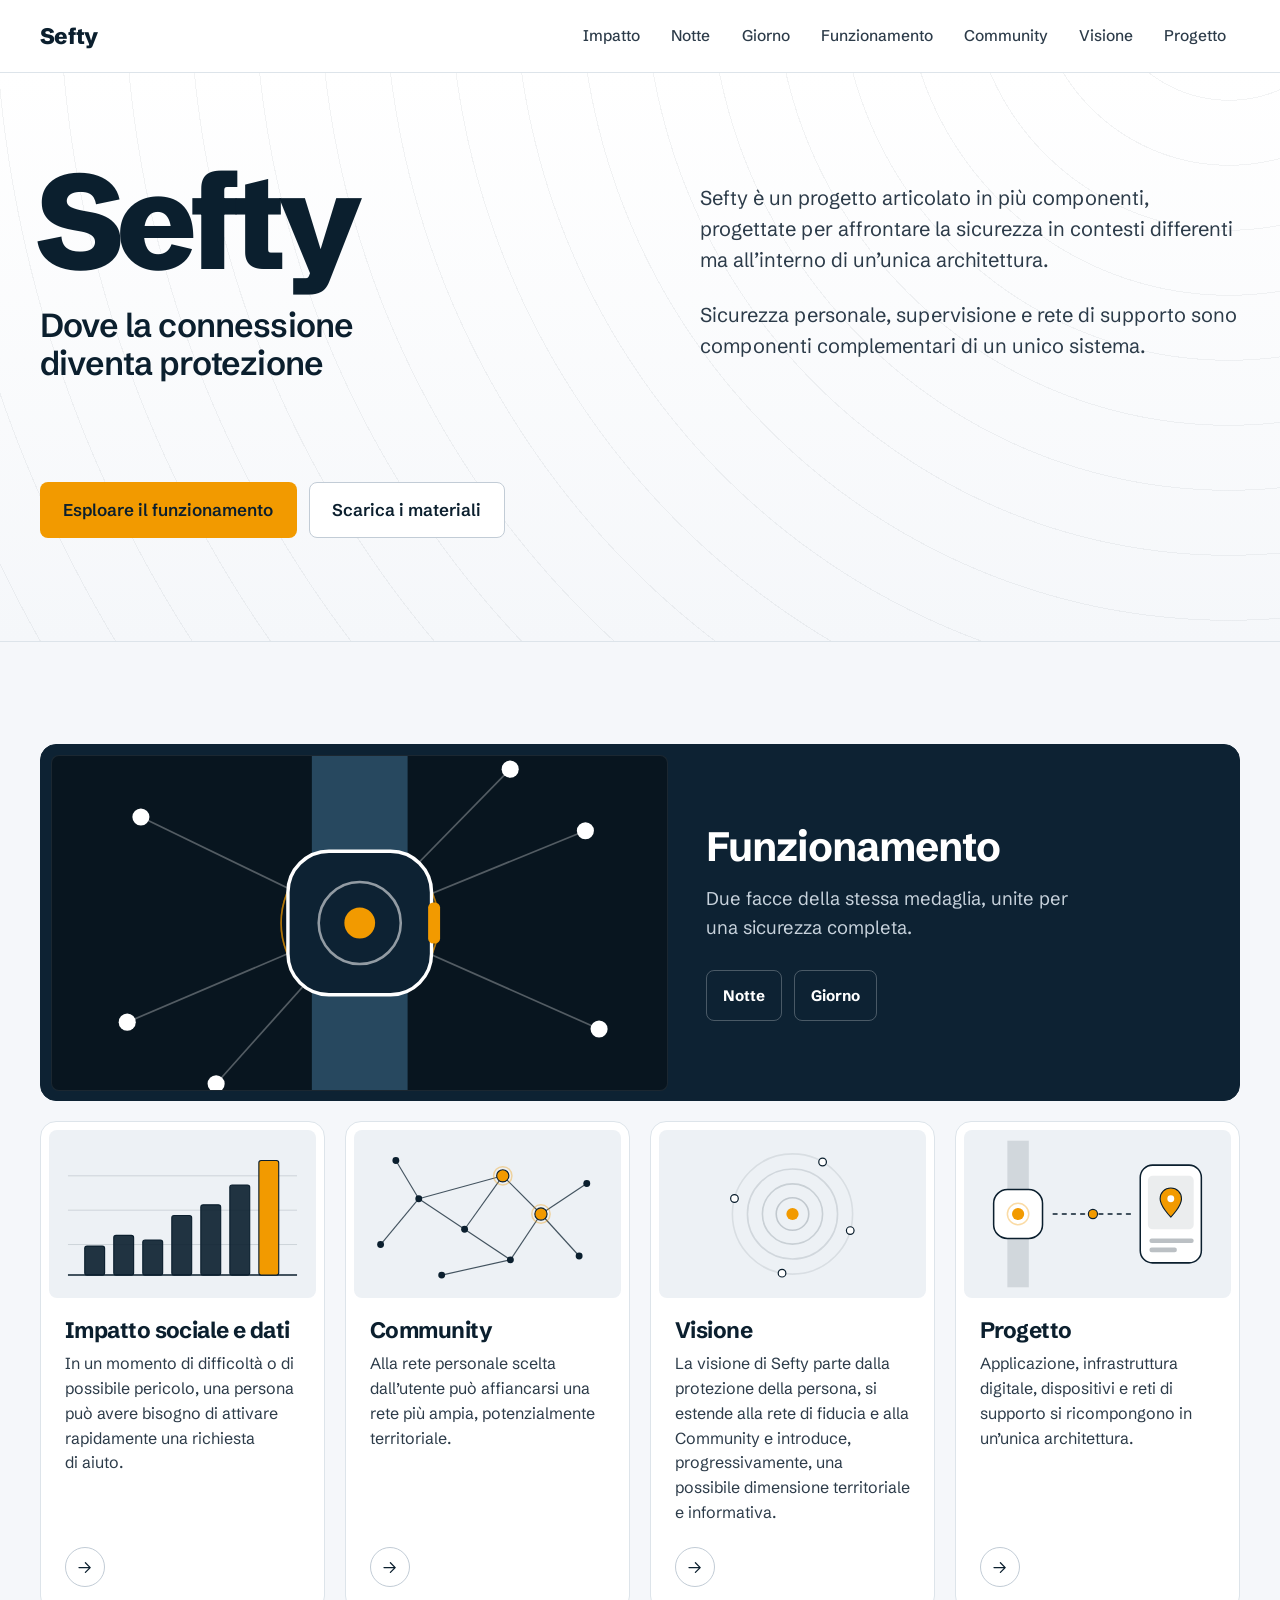
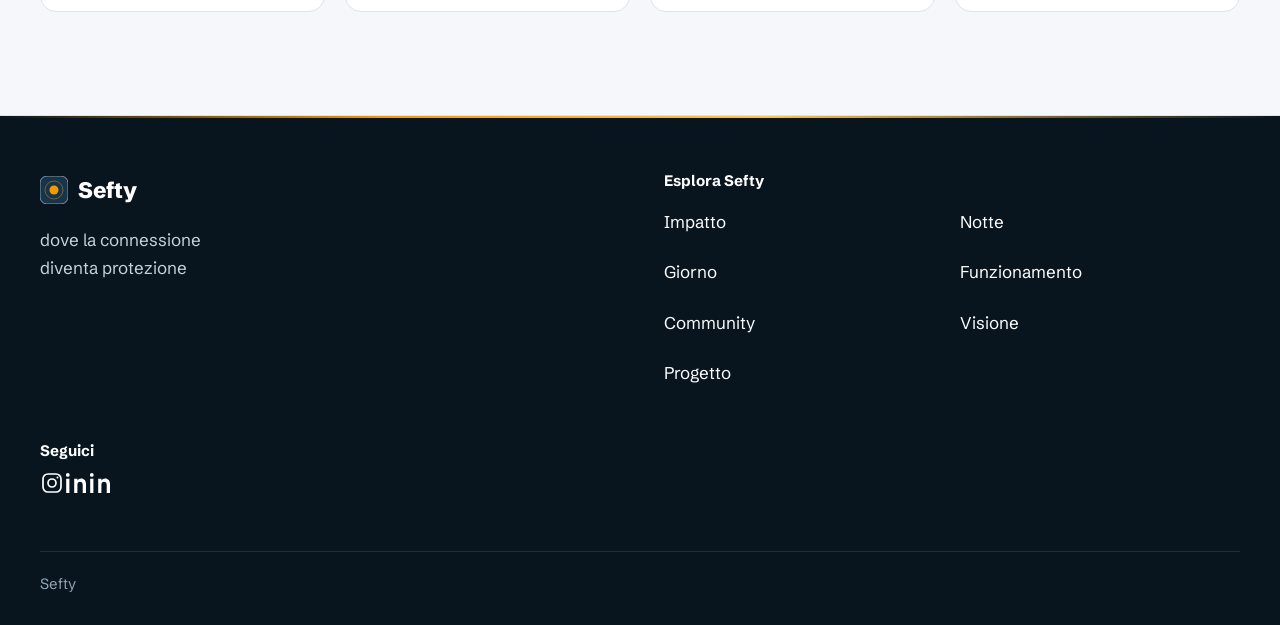
==== commit cc669b08: "versione finale del sito" ====
--- a/index.html
+++ b/index.html
@@ -5,29 +5,42 @@
     <meta charset="UTF-8">
     <meta name="viewport" content="width=device-width, initial-scale=1.0">
     <script>
-        // "js" attiva gli stati iniziali delle animazioni; se index.js non carica entro 4s viene tolta e tutto resta visibile
+        
         document.documentElement.classList.add('js');
         setTimeout(function () { if (!window.__sefty) document.documentElement.classList.remove('js'); }, 4000);
     </script>
 
-    <title>Sefty — Dove la connessione diventa protezione</title>
-    <meta name="description" content="Sefty è un progetto articolato in più componenti, progettate per affrontare la sicurezza in contesti differenti ma all’interno di un’unica architettura.">
     <meta name="theme-color" content="#10222f">
 
-    <meta name="robots" content="noindex, nofollow, noarchive, nosnippet">
     <link rel="icon" href="img/favicon.svg" type="image/svg+xml">
-
-    <meta property="og:title" content="Sefty — Dove la connessione diventa protezione">
-    <meta property="og:description" content="Sefty è un progetto articolato in più componenti, progettate per affrontare la sicurezza in contesti differenti ma all’interno di un’unica architettura.">
-    <meta property="og:type" content="website">
-    <meta property="og:locale" content="it_IT">
 
     <link rel="preconnect" href="https://fonts.googleapis.com">
     <link rel="preconnect" href="https://fonts.gstatic.com" crossorigin>
     <link href="https://fonts.googleapis.com/css2?family=Schibsted+Grotesk:wght@400..800&amp;display=swap" rel="stylesheet">
     <link rel="stylesheet" href="css/style.css">
-    <script type="application/ld+json">{"@context":"https://schema.org","@type":"Organization","name":"Sefty","description":"Sefty: un sistema integrato per la sicurezza personale, la supervisione e una rete di supporto partecipativa."}</script>
+    
     <script src="javascripts/index.js" defer></script>
+
+    <title>Sefty | Sicurezza personale e rete di supporto</title>
+    <meta name="description" content="Sefty integra tecnologia, persone di fiducia e rete di supporto: scopri sicurezza personale, supervisione dei minori e sviluppo del progetto.">
+    <meta name="robots" content="noindex, nofollow, noarchive, nosnippet"> <!-- disattiva -->
+    <link rel="canonical" href="https://www.sefty.it/">
+    <meta property="og:type" content="website">
+    <meta property="og:site_name" content="Sefty">
+    <meta property="og:locale" content="it_IT">
+    <meta property="og:title" content="Sefty | Sicurezza personale e rete di supporto">
+    <meta property="og:description" content="Sefty integra tecnologia, persone di fiducia e rete di supporto: scopri sicurezza personale, supervisione dei minori e sviluppo del progetto.">
+    <meta property="og:image" content="https://www.sefty.it/img/immagine-principale.jpeg">
+    <meta property="og:image:width" content="1600">
+    <meta property="og:image:height" content="717">
+    <meta property="og:image:alt" content="Panorama urbano notturno con strade e connessioni illuminate">
+    <meta name="twitter:card" content="summary_large_image">
+    <meta name="twitter:title" content="Sefty | Sicurezza personale e rete di supporto">
+    <meta name="twitter:description" content="Sefty integra tecnologia, persone di fiducia e rete di supporto: scopri sicurezza personale, supervisione dei minori e sviluppo del progetto.">
+    <meta name="twitter:image" content="https://www.sefty.it/img/immagine-principale.jpeg">
+    <meta name="twitter:image:alt" content="Panorama urbano notturno con strade e connessioni illuminate">
+    <meta property="og:url" content="https://www.sefty.it/">
+    <script type="application/ld+json">{"@context":"https://schema.org","@graph":[{"@type":"Organization","name":"Sefty","description":"Progetto tecnologico di sicurezza personale, supervisione e rete di supporto.","@id":"https://www.sefty.it/#organization","url":"https://www.sefty.it/"},{"@type":"WebSite","name":"Sefty","inLanguage":"it-IT","@id":"https://www.sefty.it/#website","url":"https://www.sefty.it/","publisher":{"@id":"https://www.sefty.it/#organization"}},{"@type":"WebPage","name":"Sefty | Sicurezza personale e rete di supporto","description":"Sefty integra tecnologia, persone di fiducia e rete di supporto: scopri sicurezza personale, supervisione dei minori e sviluppo del progetto.","inLanguage":"it-IT","@id":"https://www.sefty.it/#webpage","url":"https://www.sefty.it/","isPartOf":{"@id":"https://www.sefty.it/#website"},"about":{"@id":"https://www.sefty.it/#organization"}}]}</script>
 </head>
 
 <body>
@@ -50,18 +63,20 @@
                         <span class="wordmark">Sefty</span>
                         <span class="tagline">Dove la connessione diventa protezione</span>
                     </h1>
+                </div>
+                <div class="intro-leads-col">
                     <p class="intro-lead">Sefty è un progetto articolato in più componenti, progettate per affrontare la sicurezza in contesti differenti ma all’interno di un’unica architettura.</p>
                     <p class="intro-lead intro-lead-2">Sicurezza personale, supervisione e rete di supporto sono componenti complementari di un unico sistema.</p>
-                <div class="intro-actions"><a class="btn btn-signal" href="#percorso">Scopri il percorso di Sefty</a><a class="btn btn-line" href="funzionamento.html">Esplora il funzionamento</a></div></div>
-            <div class="product">
-                    <figure class="product-frame">
-                        <img src="img/grey.jpg" alt="Illustrazione del dispositivo Sefty" fetchpriority="high" decoding="async" width="1000" height="1000">
-                    </figure>
-                </div></div>
+                </div>
+                <div class="intro-actions"><a class="btn btn-signal" href="#percorso">Esploare il funzionamento</a><a class="btn btn-line" href="funzionamento.html">Scarica i materiali</a></div>
+            </div>
         </section>
 
-        <div class="journey" id="percorso"><div class="wrap journey-intro"><p class="kicker">Un’unica architettura, dalla persona al prodotto</p><h2>Dove nasce Sefty. Come può crescere.</h2><p>Dal bisogno di supporto alle applicazioni quotidiane, dalla rete di fiducia alla visione futura, fino al percorso di sviluppo del prodotto.</p></div><section class="journey-stage" aria-labelledby="chapter-impatto"><div class="wrap journey-row"><div class="journey-copy"><h2 id="chapter-impatto"><a class="journey-link" href="impatto.html">Impatto sociale e dati</a></h2><p>In un momento di difficoltà o di possibile pericolo, una persona può avere bisogno di attivare rapidamente una richiesta di aiuto. Usare il telefono, comunicare la posizione e raggiungere le persone giuste possono richiedere troppi passaggi.</p><p>Sefty nasce per rendere più semplice questa attivazione e collegarla a una rete di supporto. I dati sull’impatto sociale aiutano a comprendere il bisogno che ha originato il progetto.</p><span class="journey-cta" aria-hidden="true">Esplora i dati →</span></div><div class="page-art journey-art" aria-hidden="true"><svg class="art-svg" viewbox="0 0 360 220" preserveaspectratio="xMidYMid slice" aria-hidden="true" focusable="false"><g stroke="currentColor" stroke-opacity=".18"><path d="M30 60 H330"></path><path d="M30 105 H330"></path><path d="M30 150 H330"></path></g><path d="M30 190 H330" stroke="currentColor" stroke-width="2"></path><rect class="bar" style="--i:0" x="52" y="152" width="26" height="38" rx="3" fill="currentColor" fill-opacity="0.9" stroke="currentColor" stroke-width="1.5"></rect><rect class="bar" style="--i:1" x="90" y="138" width="26" height="52" rx="3" fill="currentColor" fill-opacity="0.9" stroke="currentColor" stroke-width="1.5"></rect><rect class="bar" style="--i:2" x="128" y="144" width="26" height="46" rx="3" fill="currentColor" fill-opacity="0.9" stroke="currentColor" stroke-width="1.5"></rect><rect class="bar" style="--i:3" x="166" y="112" width="26" height="78" rx="3" fill="currentColor" fill-opacity="0.9" stroke="currentColor" stroke-width="1.5"></rect><rect class="bar" style="--i:4" x="204" y="98" width="26" height="92" rx="3" fill="currentColor" fill-opacity="0.9" stroke="currentColor" stroke-width="1.5"></rect><rect class="bar" style="--i:5" x="242" y="72" width="26" height="118" rx="3" fill="currentColor" fill-opacity="0.9" stroke="currentColor" stroke-width="1.5"></rect><rect class="bar" style="--i:6" x="280" y="40" width="26" height="150" rx="3" fill="var(--signal)" fill-opacity="1" stroke="currentColor" stroke-width="1.5"></rect></svg></div>
-            </div><p class="wrap journey-bridge">Dalla necessità di aiuto alla sicurezza della singola persona.</p></section><section class="journey-stage" aria-labelledby="chapter-notte"><div class="wrap journey-row"><div class="journey-copy"><h2 id="chapter-notte"><a class="journey-link" href="notte.html">Safety notte</a></h2><p>Sefty Notte affronta la sicurezza della singola persona e la necessità di poter attivare rapidamente una rete di supporto in una situazione di difficoltà o emergenza.</p><p>Interazione, localizzazione, comunicazione e gestione dell’evento sono parti dello stesso sistema. La piattaforma software già sviluppata costituisce la base per l’evoluzione verso un dispositivo wearable standalone.</p><span class="journey-cta" aria-hidden="true">Esplora Sefty Notte →</span></div><div class="page-art journey-art" aria-hidden="true"><svg class="art-svg" viewbox="0 0 360 220" preserveaspectratio="xMidYMid slice" aria-hidden="true" focusable="false"><g fill="none" stroke="currentColor" stroke-opacity=".3"><path d="M180 110 L52 48"></path><path d="M180 110 L312 56"></path><path d="M180 110 L44 168"></path><path d="M180 110 L320 172"></path><path d="M180 110 L96 204"></path><path d="M180 110 L268 20"></path></g>
+        <section class="band band-mist" id="percorso">
+            <div class="wrap">
+                <div class="cards">
+                    <article class="card card-primary reveal-card" style="--i:0">
+                        <div class="card-art" aria-hidden="true"><svg class="art-svg" viewbox="0 0 360 220" preserveaspectratio="xMidYMid slice" aria-hidden="true" focusable="false"><g fill="none" stroke="currentColor" stroke-opacity=".3"><path d="M180 110 L52 48"></path><path d="M180 110 L312 56"></path><path d="M180 110 L44 168"></path><path d="M180 110 L320 172"></path><path d="M180 110 L96 204"></path><path d="M180 110 L268 20"></path></g>
 <g fill="none" stroke="var(--signal)" stroke-width="1.6"><circle class="rip" style="--delay:0s" cx="180" cy="110" r="46"></circle><circle class="rip" style="--delay:0.6s" cx="180" cy="110" r="46"></circle><circle class="rip" style="--delay:1.2s" cx="180" cy="110" r="46"></circle></g>
 <g fill="currentColor"><circle class="pop" style="--i:0" cx="52" cy="48" r="5"></circle><circle class="pop" style="--i:1" cx="312" cy="56" r="5"></circle><circle class="pop" style="--i:2" cx="44" cy="168" r="5"></circle><circle class="pop" style="--i:3" cx="320" cy="172" r="5"></circle><circle class="pop" style="--i:4" cx="96" cy="204" r="5"></circle><circle class="pop" style="--i:5" cx="268" cy="20" r="5"></circle></g>
 <rect x="152" y="-12" width="56" height="84" fill="var(--art-strap)"></rect>
@@ -70,15 +85,41 @@
 <circle cx="180" cy="110" r="24" fill="none" stroke="currentColor" stroke-opacity=".55" stroke-width="1.5"></circle>
 <circle cx="180" cy="110" r="9" fill="var(--signal)"></circle>
 <rect x="220" y="98" width="7" height="24" rx="3" fill="var(--signal)"></rect></svg></div>
-            </div><p class="wrap journey-bridge">Dalla protezione individuale alla supervisione quotidiana.</p></section><section class="journey-stage" aria-labelledby="chapter-giorno"><div class="wrap journey-row"><div class="journey-copy"><h2 id="chapter-giorno"><a class="journey-link" href="giorno.html">Safety giorno</a></h2><p>Sefty Giorno sviluppa un secondo contesto applicativo: non soltanto reagire a un’emergenza, ma supervisionare persone e gruppi durante le attività quotidiane.</p><p>Il Tutor, i dispositivi dedicati, i gruppi dinamici e il geofencing collegano la posizione al contesto dell’attività. Un evento di supervisione richiede la valutazione dell’adulto e non equivale automaticamente a un’emergenza.</p><span class="journey-cta" aria-hidden="true">Esplora Sefty Giorno →</span></div><div class="page-art journey-art" aria-hidden="true"><svg class="art-svg" viewbox="0 0 360 220" preserveaspectratio="xMidYMid slice" aria-hidden="true" focusable="false"><circle cx="132" cy="112" r="66" fill="none" stroke="currentColor" stroke-opacity=".45" stroke-width="2" stroke-dasharray="5 6"></circle>
-<path class="flow-line" d="M236 56 L224 76" fill="none" stroke="currentColor" stroke-opacity=".35" stroke-width="1.6"></path>
-<rect x="232" y="52" width="58" height="96" rx="14" fill="var(--art-solid)" stroke="currentColor" stroke-width="2"></rect>
-<rect x="241" y="64" width="40" height="58" rx="4" fill="currentColor" fill-opacity=".08"></rect>
-<circle cx="261" cy="132" r="3" fill="currentColor" fill-opacity=".4"></circle>
-<g fill="currentColor"><circle class="pop" style="--i:0" cx="112" cy="92" r="6"></circle><circle class="pop" style="--i:1" cx="150" cy="128" r="6"></circle><circle class="pop" style="--i:2" cx="104" cy="132" r="6"></circle></g><circle class="pop" style="--i:3" cx="238" cy="58" r="6" fill="var(--signal)"></circle><circle class="pop" style="--i:4" cx="246" cy="150" r="6" fill="var(--signal)"></circle><circle class="rip" cx="238" cy="58" r="14" fill="none" stroke="var(--signal)" stroke-width="1.6"></circle></svg></div>
-            </div><p class="wrap journey-bridge">Dalle applicazioni alla rete che ne amplia le possibilità.</p></section><section class="journey-stage" aria-labelledby="chapter-community"><div class="wrap journey-row"><div class="journey-copy"><h2 id="chapter-community"><a class="journey-link" href="community.html">Community</a></h2><p>Alla rete personale scelta dall’utente può affiancarsi una rete più ampia, potenzialmente territoriale. La prossimità e la partecipazione possono diventare ulteriori elementi di supporto.</p><p>La Community è una componente funzionale dell’ecosistema Sefty, dedicata alla sicurezza partecipativa. Il suo sviluppo richiede progettazione, sperimentazione e validazione, mantenendo distinti ruoli e responsabilità.</p><span class="journey-cta" aria-hidden="true">Scopri la Community →</span></div><div class="page-art journey-art" aria-hidden="true"><svg class="art-svg" viewbox="0 0 360 220" preserveaspectratio="xMidYMid slice" aria-hidden="true" focusable="false"><g fill="none" stroke="currentColor" stroke-width="1.5" stroke-opacity=".75"><path class="draw" pathlength="1" style="--delay:0ms" d="M40 150 L90 90"></path><path class="draw" pathlength="1" style="--delay:70ms" d="M90 90 L150 130"></path><path class="draw" pathlength="1" style="--delay:140ms" d="M150 130 L200 60"></path><path class="draw" pathlength="1" style="--delay:210ms" d="M200 60 L250 110"></path><path class="draw" pathlength="1" style="--delay:280ms" d="M250 110 L310 70"></path><path class="draw" pathlength="1" style="--delay:350ms" d="M250 110 L300 165"></path><path class="draw" pathlength="1" style="--delay:420ms" d="M150 130 L210 170"></path><path class="draw" pathlength="1" style="--delay:490ms" d="M210 170 L250 110"></path><path class="draw" pathlength="1" style="--delay:560ms" d="M210 170 L120 190"></path><path class="draw" pathlength="1" style="--delay:630ms" d="M90 90 L200 60"></path><path class="draw" pathlength="1" style="--delay:700ms" d="M90 90 L60 40"></path></g><circle class="pop" style="--i:0" cx="40" cy="150" r="4.5" fill="currentColor"></circle><circle class="pop" style="--i:1" cx="90" cy="90" r="4.5" fill="currentColor"></circle><circle class="pop" style="--i:2" cx="150" cy="130" r="4.5" fill="currentColor"></circle><circle class="rip" style="--delay:0.6000000000000001s" cx="200" cy="60" r="12" fill="none" stroke="var(--signal)" stroke-width="1.5"></circle><circle class="pop" style="--i:3" cx="200" cy="60" r="8" fill="var(--signal)" stroke="currentColor" stroke-width="1.5"></circle><circle class="rip" style="--delay:0.8s" cx="250" cy="110" r="12" fill="none" stroke="var(--signal)" stroke-width="1.5"></circle><circle class="pop" style="--i:4" cx="250" cy="110" r="8" fill="var(--signal)" stroke="currentColor" stroke-width="1.5"></circle><circle class="pop" style="--i:5" cx="310" cy="70" r="4.5" fill="currentColor"></circle><circle class="pop" style="--i:6" cx="300" cy="165" r="4.5" fill="currentColor"></circle><circle class="pop" style="--i:7" cx="210" cy="170" r="4.5" fill="currentColor"></circle><circle class="pop" style="--i:8" cx="120" cy="190" r="4.5" fill="currentColor"></circle><circle class="pop" style="--i:9" cx="60" cy="40" r="4.5" fill="currentColor"></circle></svg></div>
-            </div><p class="wrap journey-bridge">Dalla rete di oggi alla direzione strategica futura.</p></section><section class="journey-stage" aria-labelledby="chapter-visione"><div class="wrap journey-row"><div class="journey-copy"><h2 id="chapter-visione"><a class="journey-link" href="visione.html">Visione</a></h2><p>La visione di Sefty parte dalla protezione della persona, si estende alla rete di fiducia e alla Community e introduce, progressivamente, una possibile dimensione territoriale e informativa.</p><p>Informazioni opportunamente aggregate potrebbero contribuire alla comprensione dei fenomeni di sicurezza. È una direzione di lungo periodo: gli obiettivi futuri rimangono distinti da ciò che è già disponibile o dimostrato.</p><span class="journey-cta" aria-hidden="true">Approfondisci la Visione →</span></div><div class="page-art journey-art" aria-hidden="true"><svg class="art-svg" viewbox="0 0 360 220" preserveaspectratio="xMidYMid slice" aria-hidden="true" focusable="false"><circle class="rip" style="--delay:0.0s" cx="152" cy="110" r="26" fill="none" stroke="currentColor" stroke-opacity="0.55" stroke-width="1.6"></circle><circle class="rip" style="--delay:0.5s" cx="152" cy="110" r="48" fill="none" stroke="currentColor" stroke-opacity="0.45" stroke-width="1.6"></circle><circle class="rip" style="--delay:1.0s" cx="152" cy="110" r="72" fill="none" stroke="currentColor" stroke-opacity="0.35" stroke-width="1.6"></circle><circle class="rip" style="--delay:1.5s" cx="152" cy="110" r="96" fill="none" stroke="currentColor" stroke-opacity="0.25" stroke-width="1.6"></circle><circle class="pop" style="--i:0" cx="244.3" cy="136.5" r="5.5" fill="var(--art-solid)" stroke="currentColor" stroke-width="1.6"></circle><circle class="pop" style="--i:1" cx="135.3" cy="204.5" r="5.5" fill="var(--art-solid)" stroke="currentColor" stroke-width="1.6"></circle><circle class="pop" style="--i:2" cx="59.3" cy="85.2" r="5.5" fill="var(--art-solid)" stroke="currentColor" stroke-width="1.6"></circle><circle class="pop" style="--i:3" cx="200.0" cy="26.9" r="5.5" fill="var(--art-solid)" stroke="currentColor" stroke-width="1.6"></circle><circle cx="152" cy="110" r="9" fill="var(--signal)"></circle></svg></div>
-            </div><p class="wrap journey-bridge">Dalla direzione futura allo stato concreto del progetto.</p></section><section class="journey-stage" aria-labelledby="chapter-progetto"><div class="wrap journey-row"><div class="journey-copy"><h2 id="chapter-progetto"><a class="journey-link" href="progetto.html">Progetto</a></h2><p>Applicazione, infrastruttura digitale, dispositivi e reti di supporto si ricompongono in un’unica architettura. La base software è già sviluppata; altre componenti sono progettate e le integrazioni devono ancora essere realizzate.</p><p>Integrazione hardware/software, prototipazione, test, validazione e industrializzazione sono i passaggi necessari per trasformare l’architettura progettuale in un prodotto completo. Lo stato del progetto distingue ciò che esiste, ciò che è stato definito e ciò che deve ancora essere dimostrato.</p><span class="journey-cta" aria-hidden="true">Conosci il progetto →</span></div><div class="page-art journey-art" aria-hidden="true"><svg class="art-svg" viewbox="0 0 360 220" preserveaspectratio="xMidYMid slice" aria-hidden="true" focusable="false"><rect x="62" y="14" width="28" height="70" fill="var(--art-strap)"></rect>
+                        <div class="card-body">
+                            <h2><a class="card-link" href="funzionamento.html">Funzionamento</a></h2>
+                            <p>Due facce della stessa medaglia, unite per una sicurezza completa.</p>
+                            <ul class="subtiles">
+                                <li><a href="notte.html"><strong>Notte</strong></a></li>
+                                <li><a href="giorno.html"><strong>Giorno</strong></a></li>
+                            </ul>
+                        </div>
+                    </article>
+                    <article class="card card-impatto reveal-card" style="--i:1">
+                        <div class="card-art" aria-hidden="true"><svg class="art-svg" viewbox="0 0 360 220" preserveaspectratio="xMidYMid slice" aria-hidden="true" focusable="false"><g stroke="currentColor" stroke-opacity=".18"><path d="M30 60 H330"></path><path d="M30 105 H330"></path><path d="M30 150 H330"></path></g><path d="M30 190 H330" stroke="currentColor" stroke-width="2"></path><rect class="bar" style="--i:0" x="52" y="152" width="26" height="38" rx="3" fill="currentColor" fill-opacity="0.9" stroke="currentColor" stroke-width="1.5"></rect><rect class="bar" style="--i:1" x="90" y="138" width="26" height="52" rx="3" fill="currentColor" fill-opacity="0.9" stroke="currentColor" stroke-width="1.5"></rect><rect class="bar" style="--i:2" x="128" y="144" width="26" height="46" rx="3" fill="currentColor" fill-opacity="0.9" stroke="currentColor" stroke-width="1.5"></rect><rect class="bar" style="--i:3" x="166" y="112" width="26" height="78" rx="3" fill="currentColor" fill-opacity="0.9" stroke="currentColor" stroke-width="1.5"></rect><rect class="bar" style="--i:4" x="204" y="98" width="26" height="92" rx="3" fill="currentColor" fill-opacity="0.9" stroke="currentColor" stroke-width="1.5"></rect><rect class="bar" style="--i:5" x="242" y="72" width="26" height="118" rx="3" fill="currentColor" fill-opacity="0.9" stroke="currentColor" stroke-width="1.5"></rect><rect class="bar" style="--i:6" x="280" y="40" width="26" height="150" rx="3" fill="var(--signal)" fill-opacity="1" stroke="currentColor" stroke-width="1.5"></rect></svg></div>
+                        <div class="card-body">
+                            <h2><a class="card-link" href="impatto.html">Impatto sociale e dati</a></h2>
+                            <p>In un momento di difficoltà o di possibile pericolo, una persona può avere bisogno di attivare rapidamente una richiesta di aiuto.</p>
+                            <span class="card-more" aria-hidden="true"><svg class="icon" viewBox="0 0 24 24" aria-hidden="true"><path d="M5 12h14M13 6l6 6-6 6"/></svg></span>
+                        </div>
+                    </article>
+                    <article class="card card-community reveal-card" style="--i:2">
+                        <div class="card-art" aria-hidden="true"><svg class="art-svg" viewbox="0 0 360 220" preserveaspectratio="xMidYMid slice" aria-hidden="true" focusable="false"><g fill="none" stroke="currentColor" stroke-width="1.5" stroke-opacity=".75"><path class="draw" pathlength="1" style="--delay:0ms" d="M40 150 L90 90"></path><path class="draw" pathlength="1" style="--delay:70ms" d="M90 90 L150 130"></path><path class="draw" pathlength="1" style="--delay:140ms" d="M150 130 L200 60"></path><path class="draw" pathlength="1" style="--delay:210ms" d="M200 60 L250 110"></path><path class="draw" pathlength="1" style="--delay:280ms" d="M250 110 L310 70"></path><path class="draw" pathlength="1" style="--delay:350ms" d="M250 110 L300 165"></path><path class="draw" pathlength="1" style="--delay:420ms" d="M150 130 L210 170"></path><path class="draw" pathlength="1" style="--delay:490ms" d="M210 170 L250 110"></path><path class="draw" pathlength="1" style="--delay:560ms" d="M210 170 L120 190"></path><path class="draw" pathlength="1" style="--delay:630ms" d="M90 90 L200 60"></path><path class="draw" pathlength="1" style="--delay:700ms" d="M90 90 L60 40"></path></g><circle class="pop" style="--i:0" cx="40" cy="150" r="4.5" fill="currentColor"></circle><circle class="pop" style="--i:1" cx="90" cy="90" r="4.5" fill="currentColor"></circle><circle class="pop" style="--i:2" cx="150" cy="130" r="4.5" fill="currentColor"></circle><circle class="rip" style="--delay:0.6000000000000001s" cx="200" cy="60" r="12" fill="none" stroke="var(--signal)" stroke-width="1.5"></circle><circle class="pop" style="--i:3" cx="200" cy="60" r="8" fill="var(--signal)" stroke="currentColor" stroke-width="1.5"></circle><circle class="rip" style="--delay:0.8s" cx="250" cy="110" r="12" fill="none" stroke="var(--signal)" stroke-width="1.5"></circle><circle class="pop" style="--i:4" cx="250" cy="110" r="8" fill="var(--signal)" stroke="currentColor" stroke-width="1.5"></circle><circle class="pop" style="--i:5" cx="310" cy="70" r="4.5" fill="currentColor"></circle><circle class="pop" style="--i:6" cx="300" cy="165" r="4.5" fill="currentColor"></circle><circle class="pop" style="--i:7" cx="210" cy="170" r="4.5" fill="currentColor"></circle><circle class="pop" style="--i:8" cx="120" cy="190" r="4.5" fill="currentColor"></circle><circle class="pop" style="--i:9" cx="60" cy="40" r="4.5" fill="currentColor"></circle></svg></div>
+                        <div class="card-body">
+                            <h2><a class="card-link" href="community.html">Community</a></h2>
+                            <p>Alla rete personale scelta dall’utente può affiancarsi una rete più ampia, potenzialmente territoriale.</p>
+                            <span class="card-more" aria-hidden="true"><svg class="icon" viewBox="0 0 24 24" aria-hidden="true"><path d="M5 12h14M13 6l6 6-6 6"/></svg></span>
+                        </div>
+                    </article>
+                    <article class="card card-visione reveal-card" style="--i:3">
+                        <div class="card-art" aria-hidden="true"><svg class="art-svg" viewbox="0 0 360 220" preserveaspectratio="xMidYMid slice" aria-hidden="true" focusable="false"><circle class="rip" style="--delay:0.0s" cx="180" cy="110" r="21.3" fill="none" stroke="currentColor" stroke-opacity="0.55" stroke-width="1.6"></circle><circle class="rip" style="--delay:0.5s" cx="180" cy="110" r="39.4" fill="none" stroke="currentColor" stroke-opacity="0.45" stroke-width="1.6"></circle><circle class="rip" style="--delay:1.0s" cx="180" cy="110" r="59.0" fill="none" stroke="currentColor" stroke-opacity="0.35" stroke-width="1.6"></circle><circle class="rip" style="--delay:1.5s" cx="180" cy="110" r="78.7" fill="none" stroke="currentColor" stroke-opacity="0.25" stroke-width="1.6"></circle><circle class="pop" style="--i:0" cx="255.6" cy="131.7" r="5" fill="var(--art-solid)" stroke="currentColor" stroke-width="1.6"></circle><circle class="pop" style="--i:1" cx="166.3" cy="187.5" r="5" fill="var(--art-solid)" stroke="currentColor" stroke-width="1.6"></circle><circle class="pop" style="--i:2" cx="104.0" cy="89.7" r="5" fill="var(--art-solid)" stroke="currentColor" stroke-width="1.6"></circle><circle class="pop" style="--i:3" cx="219.4" cy="41.9" r="5" fill="var(--art-solid)" stroke="currentColor" stroke-width="1.6"></circle><circle cx="180" cy="110" r="8" fill="var(--signal)"></circle></svg></div>
+                        <div class="card-body">
+                            <h2><a class="card-link" href="visione.html">Visione</a></h2>
+                            <p>La visione di Sefty parte dalla protezione della persona, si estende alla rete di fiducia e alla Community e introduce, progressivamente, una possibile dimensione territoriale e informativa.</p>
+                            <span class="card-more" aria-hidden="true"><svg class="icon" viewBox="0 0 24 24" aria-hidden="true"><path d="M5 12h14M13 6l6 6-6 6"/></svg></span>
+                        </div>
+                    </article>
+                    <article class="card card-progetto reveal-card" style="--i:4">
+                        <div class="card-art" aria-hidden="true"><svg class="art-svg" viewbox="0 0 360 220" preserveaspectratio="xMidYMid slice" aria-hidden="true" focusable="false"><rect x="62" y="14" width="28" height="70" fill="var(--art-strap)"></rect>
 <rect x="62" y="136" width="28" height="70" fill="var(--art-strap)"></rect>
 <rect x="44" y="78" width="64" height="64" rx="18" fill="var(--art-solid)" stroke="currentColor" stroke-width="2"></rect>
 <circle cx="76" cy="110" r="8" fill="var(--signal)"></circle>
@@ -91,9 +132,18 @@
 <circle cx="276" cy="90" r="4.5" fill="var(--art-solid)"></circle>
 <rect x="248" y="142" width="58" height="6" rx="3" fill="currentColor" fill-opacity=".28"></rect>
 <rect x="248" y="154" width="36" height="6" rx="3" fill="currentColor" fill-opacity=".28"></rect></svg></div>
-            </div></section></div></main>
+                        <div class="card-body">
+                            <h2><a class="card-link" href="progetto.html">Progetto</a></h2>
+                            <p>Applicazione, infrastruttura digitale, dispositivi e reti di supporto si ricompongono in un’unica architettura.</p>
+                            <span class="card-more" aria-hidden="true"><svg class="icon" viewBox="0 0 24 24" aria-hidden="true"><path d="M5 12h14M13 6l6 6-6 6"/></svg></span>
+                        </div>
+                    </article>
+                </div>
+            </div>
+        </section>
+</main>
 <footer class="site-footer"><div class="wrap"><div class="footer-grid"><div><a class="brand" href="index.html"><svg width="28" height="28" viewbox="0 0 28 28" aria-hidden="true"><rect width="28" height="28" rx="7" fill="#10222f"></rect><circle cx="14" cy="14" r="4.5" fill="#f29a00"></circle><circle cx="14" cy="14" r="9" fill="none" stroke="#f29a00" stroke-opacity=".45"></circle></svg>Sefty</a>
-                    <p class="footer-tagline">dove la connessione diventa protezione</p></div><nav aria-label="Esplora Sefty"><h2>Esplora Sefty</h2><ul class="footer-links"><li><a href="impatto.html">Impatto</a></li><li><a href="notte.html">Notte</a></li><li><a href="giorno.html">Giorno</a></li><li><a href="funzionamento.html">Funzionamento</a></li><li><a href="community.html">Community</a></li><li><a href="visione.html">Visione</a></li><li><a href="progetto.html">Progetto</a></li></ul></nav></div><p class="legal">Sefty</p></div></footer>
+                    <p class="footer-tagline">dove la connessione diventa protezione</p></div><nav class="footer-nav-wide" aria-label="Esplora Sefty"><h2>Esplora Sefty</h2><ul class="footer-links"><li><a href="impatto.html">Impatto</a></li><li><a href="notte.html">Notte</a></li><li><a href="giorno.html">Giorno</a></li><li><a href="funzionamento.html">Funzionamento</a></li><li><a href="community.html">Community</a></li><li><a href="visione.html">Visione</a></li><li><a href="progetto.html">Progetto</a></li></ul></nav><section class="footer-social" aria-label="Profili social"><h2>Seguici</h2><div class="footer-social-links"><a class="footer-social-link" data-social="instagram" aria-label="Instagram" title="Instagram"><svg viewBox="0 0 24 24" width="24" height="24" fill="none" stroke="currentColor" stroke-width="1.7" role="img" aria-label="Instagram"><rect x="3" y="3" width="18" height="18" rx="5"/><circle cx="12" cy="12" r="4"/><circle cx="17.5" cy="6.5" r="1" fill="currentColor" stroke="none"/></svg></a><a class="footer-social-link" data-social="linkedin-1" aria-label="LinkedIn — profilo 1" title="LinkedIn — profilo 1"><svg viewBox="0 0 24 24" width="24" height="24" fill="none" stroke="currentColor" stroke-width="1.7" role="img" aria-label="LinkedIn — profilo 1"><path fill="currentColor" stroke="none" d="M5.4 7.8H2.2V22h3.2V7.8ZM3.8 2a1.9 1.9 0 1 0 0 3.8 1.9 1.9 0 0 0 0-3.8ZM22 13.3c0-3.5-1.9-5.7-4.8-5.7-2.2 0-3.2 1.2-3.8 2V7.8h-3.2V22h3.2v-7.9c0-2.1.9-3.3 2.6-3.3 1.6 0 2.7 1.1 2.7 3.3V22H22v-8.7Z"/></svg></a><a class="footer-social-link" data-social="linkedin-2" aria-label="LinkedIn — profilo 2" title="LinkedIn — profilo 2"><svg viewBox="0 0 24 24" width="24" height="24" fill="none" stroke="currentColor" stroke-width="1.7" role="img" aria-label="LinkedIn — profilo 2"><path fill="currentColor" stroke="none" d="M5.4 7.8H2.2V22h3.2V7.8ZM3.8 2a1.9 1.9 0 1 0 0 3.8 1.9 1.9 0 0 0 0-3.8ZM22 13.3c0-3.5-1.9-5.7-4.8-5.7-2.2 0-3.2 1.2-3.8 2V7.8h-3.2V22h3.2v-7.9c0-2.1.9-3.3 2.6-3.3 1.6 0 2.7 1.1 2.7 3.3V22H22v-8.7Z"/></svg></a></div></section></div><p class="legal">Sefty</p></div></footer>
 </body>
 
-</html>
+</html>
--- a/css/style.css
+++ b/css/style.css
@@ -1,5 +1,5 @@
 /* ==========================================================================
-   Sefty - foglio di stile
+   Safety - foglio di stile
    Sistema di design: sobrio, preciso, coerente.
 
    1 Variabili · 2 Base · 3 Header · 4 Pulsanti e icone · 5 Home · 6 Card
@@ -291,7 +291,9 @@
     gap: 4rem;
     align-items: center;
 }
-.intro-grid-solo { grid-template-columns: minmax(0, 1fr); max-width: 48rem; }
+.intro-leads-col { display: grid; align-content: center; gap: 1.5rem; }
+.intro-leads-col .intro-lead { margin-top: 0; max-width: 34rem; }
+.intro-actions { grid-column: 1 / -1; }
 
 .hero-title { font-weight: 800; }
 .wordmark {
@@ -330,12 +332,15 @@
     border-radius: var(--radius-xl);
     box-shadow: var(--shadow-lg);
 }
-.product-frame img {
+.product-frame img,
+.product-frame svg {
+    display: block;
     width: 100%;
     aspect-ratio: 1 / 1;
     object-fit: cover;
     border-radius: calc(var(--radius-xl) - .6rem);
     background: var(--mist-2);
+    color: var(--ink);
 }
 .product::before,
 .product::after {
@@ -377,6 +382,7 @@
 .cards-5 { grid-template-columns: repeat(6, minmax(0, 1fr)); }
 .cards-5 > .card:nth-child(-n+3) { grid-column: span 2; }
 .cards-5 > .card:nth-child(n+4) { grid-column: span 3; }
+.cards-6 { grid-template-columns: repeat(3, minmax(0, 1fr)); }
 .card-primary { grid-column: 1 / -1; }
 
 .card {
@@ -612,16 +618,22 @@
 .prose > section + section::before {
     content: "";
     position: absolute;
-    top: -5px;
+    top: -1px;
     left: 0;
-    width: 9px;
-    height: 9px;
-    border-radius: 50%;
+    width: 3rem;
+    height: 3px;
     background: var(--signal);
-    box-shadow: 0 0 0 5px var(--paper);
-}
-.prose > section.is-current::before { animation: dot-ring 2s ease-out infinite; }
-.prose h2 { margin-bottom: 1.25rem; font-size: 1.85rem; }
+    transition: width .3s var(--ease);
+}
+.prose > section.is-current::before { width: 5rem; }
+.prose h2 {
+    position: relative;
+    margin-bottom: 1.5rem;
+    padding-bottom: .85rem;
+    font-size: 1.85rem;
+    border-bottom: 3px solid var(--signal);
+    display: inline-block;
+}
 .prose h3 { margin-top: 2.25rem; margin-bottom: .6rem; font-size: 1.25rem; }
 .prose h2 + h3 { margin-top: .5rem; }
 .prose p { line-height: 1.75; }
@@ -646,12 +658,13 @@
 
 .rules { margin-top: 1.25rem; list-style: none; border-bottom: 1px solid var(--line); }
 .rules li {
-    padding: 1rem .75rem;
+    padding: 1rem .75rem 1rem 1rem;
     border-top: 1px solid var(--line);
+    border-left: 3px solid transparent;
     color: var(--ink);
-    transition: background-color .25s ease, padding-left .3s var(--ease);
-}
-.rules li:hover { background: var(--mist); padding-left: 1.25rem; }
+    transition: background-color .25s ease, padding-left .3s var(--ease), border-color .25s ease;
+}
+.rules li:hover { background: var(--mist); padding-left: 1.5rem; border-left-color: var(--signal); }
 
 .rules-ol { counter-reset: item; }
 .rules-ol li { display: flex; gap: .75rem; counter-increment: item; }
@@ -666,9 +679,10 @@
 .flow-label {
     max-width: 30rem;
     margin: .6rem auto 0;
-    padding: .65rem 1.1rem;
+    padding: .65rem 1.1rem .65rem 1rem;
     background: var(--mist);
     border: 1px solid var(--line);
+    border-left: 3px solid var(--signal);
     border-radius: var(--radius-sm);
     color: var(--ink);
     font-weight: 700;
@@ -824,8 +838,21 @@
 
 .facts article { padding: 1.5rem 0; border-top: 1px solid var(--line); }
 .facts article:first-child { padding-top: 0; border-top: 0; }
-.facts h2 { margin-bottom: .5rem; font-size: 1.3rem; }
+.facts h2 { margin-bottom: .5rem; font-size: 1.3rem; border-bottom: 3px solid var(--signal); padding-bottom: .6rem; display: inline-block; }
 .facts p { max-width: 62ch; }
+
+.facts-wide {
+    display: grid;
+    grid-template-columns: repeat(3, minmax(0, 1fr));
+    gap: 0 2.5rem;
+}
+.facts-wide article {
+    padding: 0 0 0 2.5rem;
+    border-top: 0;
+    border-left: 1px solid var(--line);
+}
+.facts-wide article:first-child { padding-left: 0; border-left: 0; }
+.facts-wide p { max-width: none; }
 
 .process { margin-top: 3.75rem; }
 .process > h2 { margin-bottom: 1.75rem; font-size: 1.65rem; }
@@ -890,19 +917,14 @@
     padding: clamp(4.5rem, 10vw, 8rem) 0;
     background: var(--navy-800);
 }
-.statement-wrap { position: relative; display: grid; gap: 1.75rem; }
-.statement-node { position: relative; width: 12px; height: 12px; border-radius: 50%; background: var(--signal); }
-.statement-node::before,
-.statement-node::after {
-    content: "";
-    position: absolute;
-    inset: 0;
-    border: 1.5px solid var(--signal);
-    border-radius: 50%;
-    opacity: 0;
-    animation: dot-ping 3.6s ease-out infinite;
-}
-.statement-node::after { animation-delay: 1.8s; }
+.statement-wrap {
+    position: relative;
+    display: grid;
+    gap: 1.75rem;
+    border-left: 3px solid var(--signal);
+    padding-left: clamp(1.25rem, 3vw, 2.25rem);
+}
+.statement-node { display: none; }
 .statement-kicker { font-size: clamp(1.05rem, 1.6vw, 1.25rem); font-weight: 600; color: var(--signal-soft); }
 .statement-text {
     max-width: 46ch;
@@ -929,6 +951,9 @@
 .site-footer a { color: #ffffff; }
 .site-footer a:hover { color: var(--signal); }
 .footer-grid { display: grid; grid-template-columns: 1.3fr 1fr 1fr; gap: 3rem; padding: 3.5rem 0 3rem; }
+.footer-nav-wide { grid-column: 2 / -1; }
+.footer-links { display: grid; grid-template-columns: repeat(2, minmax(0, 1fr)); gap: 0 2rem; list-style: none; }
+.footer-links a { display: inline-block; padding: .45rem 0; }
 .site-footer .brand { padding: 0; color: #ffffff; }
 .site-footer .brand rect { fill: var(--navy-700); stroke: rgba(255, 255, 255, .5); }
 .footer-tagline { margin-top: .85rem; max-width: 28ch; }
@@ -1223,7 +1248,7 @@
 .bar { transform-origin: 50% 100%; }
 
 /* Nelle schede le illustrazioni si animano all'hover (o quando sono visibili su mobile) */
-:is(.card, .page-art):is(:hover, :focus-within, .is-active) .rip { animation: ripple 1.9s ease-out var(--delay, 0s) infinite; }
+:is(.card, .page-art):is(:hover, :focus-within, .is-active) .rip { animation: ripple 1.9s ease-out var(--delay, 0s) 2; }
 :is(.card, .page-art):is(:hover, :focus-within, .is-active) .pop { animation: pop .7s ease calc(var(--i, 0) * 70ms) both; }
 :is(.card, .page-art):is(:hover, :focus-within, .is-active) .draw { animation: draw .9s ease var(--delay, 0s) both; }
 :is(.card, .page-art):is(:hover, :focus-within, .is-active) .flow-line { animation: dash-flow .7s linear infinite; }
@@ -1231,11 +1256,11 @@
 
 /* Nelle testate le illustrazioni sono sempre in movimento, in modo discreto */
 .page-art { transform: translateY(var(--py, 0px)); animation: art-in 1s var(--ease) .3s backwards; }
-.page-art .rip { animation: ripple 3.4s ease-out var(--delay, 0s) infinite; }
+.page-art .rip { animation: ripple 3.4s ease-out var(--delay, 0s) 2; }
 .page-art .flow-line { animation: dash-flow .9s linear infinite; }
 .page-art .draw { animation: draw 1.2s ease var(--delay, 0s) both; }
 .page-art .bar { animation: grow 1s var(--ease) calc(var(--i, 0) * 80ms + 300ms) both; }
-.page-art .pop { animation: pop-soft 3.6s ease-in-out calc(var(--i, 0) * 260ms) infinite; }
+.page-art .pop { animation: pop-soft 3.6s ease-in-out calc(var(--i, 0) * 260ms) 1; }
 
 /* Titoli: le parole salgono una dopo l'altra */
 .hw { display: inline-block; overflow: hidden; vertical-align: top; padding: .06em 0 .16em; margin: -.06em 0 -.16em; }
@@ -1304,6 +1329,7 @@
     .cards { grid-template-columns: repeat(2, minmax(0, 1fr)); }
     .cards-5 { grid-template-columns: repeat(2, minmax(0, 1fr)); }
     .cards-5 > .card:nth-child(-n+3), .cards-5 > .card:nth-child(n+4) { grid-column: auto; }
+    .cards-6 { grid-template-columns: repeat(2, minmax(0, 1fr)); }
     .card-art { height: 11rem; }
     .related-grid { grid-template-columns: repeat(2, minmax(0, 1fr)); }
 }
@@ -1356,12 +1382,6 @@
 
     .intro { padding: 2.5rem 0 3.5rem; }
     .intro-grid { grid-template-columns: minmax(0, 1fr); gap: 0; }
-    .intro-copy { display: contents; }
-    .hero-title { order: 1; }
-    .product { order: 2; margin: 2.25rem 0 2.5rem; }
-    .product-frame img { aspect-ratio: 4 / 3; }
-    .intro-lead { order: 3; margin-top: 0; }
-    .intro-actions { order: 4; }
     .wordmark { font-size: min(24vw, 7rem); }
     .tagline { max-width: 16ch; }
 
@@ -1375,6 +1395,9 @@
     .page-art { max-width: 24rem; }
 
     .version { grid-template-columns: minmax(0, 1fr); gap: 2rem; }
+    .facts-wide { grid-template-columns: minmax(0, 1fr); gap: 2rem; }
+    .facts-wide article { padding-left: 0; border-left: 0; padding-top: 1.5rem; border-top: 1px solid var(--line); }
+    .facts-wide article:first-child { padding-top: 0; border-top: 0; }
     .version-figure { position: static; }
     .process-grid { grid-template-columns: minmax(0, 1fr); }
 
@@ -1386,10 +1409,11 @@
     .night-log { order: 3; width: 100%; }
 
     .footer-grid { grid-template-columns: minmax(0, 1fr); gap: 2rem; padding: 2.5rem 0; }
+    .footer-links { grid-template-columns: minmax(0, 1fr); }
 }
 
 @media (max-width: 599px) {
-    .cards, .cards-5 { grid-template-columns: minmax(0, 1fr); }
+    .cards, .cards-5, .cards-6 { grid-template-columns: minmax(0, 1fr); }
     .card-art { height: 10rem; }
     .related-grid { grid-template-columns: minmax(0, 1fr); }
     .tab { padding: .7rem 1rem; }
@@ -1441,7 +1465,8 @@
     .site-footer a, .footer-grid h2, .site-footer .brand { color: #000000; }
     h1, h2, h3, .steps li, .facts article { break-after: avoid; break-inside: avoid; }
 }
-/* Coerenza editoriale e accessibilità delle pagine Sefty. */
+/* Componenti condivisi della versione aggiornata. */
+
 .cards-6 { grid-template-columns: repeat(3,minmax(0,1fr)); }
 .footer-grid { grid-template-columns: 1fr 1fr; }
 .footer-links { list-style:none; display:grid; grid-template-columns:repeat(2,minmax(0,1fr)); gap:.5rem 1rem; }
@@ -1449,24 +1474,12 @@
 .page-head .kicker { color:var(--muted); }
 .source-note { font-size:.9rem; color:var(--muted); }
 .prose a { text-underline-offset:.2em; }
-.functioning-layout .wrap { width:100%; }
-.functioning-layout .tabs-bar { padding-top:0; }
-.functioning-layout .version { grid-template-columns:1fr; gap:2rem; }
-.functioning-layout .version-figure { position:static; max-width:32rem; width:100%; }
-.functioning-layout .process-grid { grid-template-columns:1fr; gap:2rem; }
-.functioning-layout .night-stage { grid-template-columns: auto minmax(0,1fr); }
-.functioning-layout .night-net { grid-column:1/-1; }
-.functioning-layout .prose > section + section { margin-top:0; padding-top:2.5rem; }
-.development-note { font-size:1.05rem; margin-bottom:2rem; }
-.version-link { margin-top:2rem; }
 .day-alert.is-visible .icon { animation-iteration-count:2; }
 .nav { max-height:calc(100dvh - var(--header-h)); overflow:auto; }
 @media(min-width:900px) and (max-width:1099px){.nav a{padding-inline:.55rem;font-size:.9rem}.header-inner{gap:1rem}}
 @media(max-width:1023px){.toc{max-height:none;overflow:visible}.cards-6{grid-template-columns:repeat(2,minmax(0,1fr))}}
 @media(max-width:899px){.intro-lead + .intro-lead{margin-top:1rem}.footer-grid{grid-template-columns:1fr}.nav li:nth-child(7){--n:6}}
-@media(max-width:599px){.cards-6{grid-template-columns:1fr}.functioning-layout .night-stage{grid-template-columns:1fr}.tablist{max-width:100%}.tab{font-size:.9rem;padding:.65rem}.widget-head{flex-wrap:wrap}.hw{max-width:100%;overflow-wrap:anywhere}}
-
-.night-start{margin-bottom:1.5rem}.night.is-on .night-start{display:none}
+
 html:not(.js) .widget { display:none; }
 @media print { .toc { max-height:none; } }
 
@@ -1520,3 +1533,8 @@
 }
 @media(prefers-reduced-motion:reduce){.journey-row:hover .journey-art{transform:none}}
 @media print{.journey-art,.journey-cta{display:none}.journey-row{display:block;padding-block:1rem}.journey-copy{border:0;padding:0}.journey-stage{background:none!important}}
+
+/* Ultime regolazioni della nuova pagina Funzionamento. */
+.functioning-layout .facts-wide { margin-top: 3rem; }
+.functioning-layout .version-link { margin-top: 3rem; }
+.functioning-layout .prose > .tabpanel::before { content: none; }
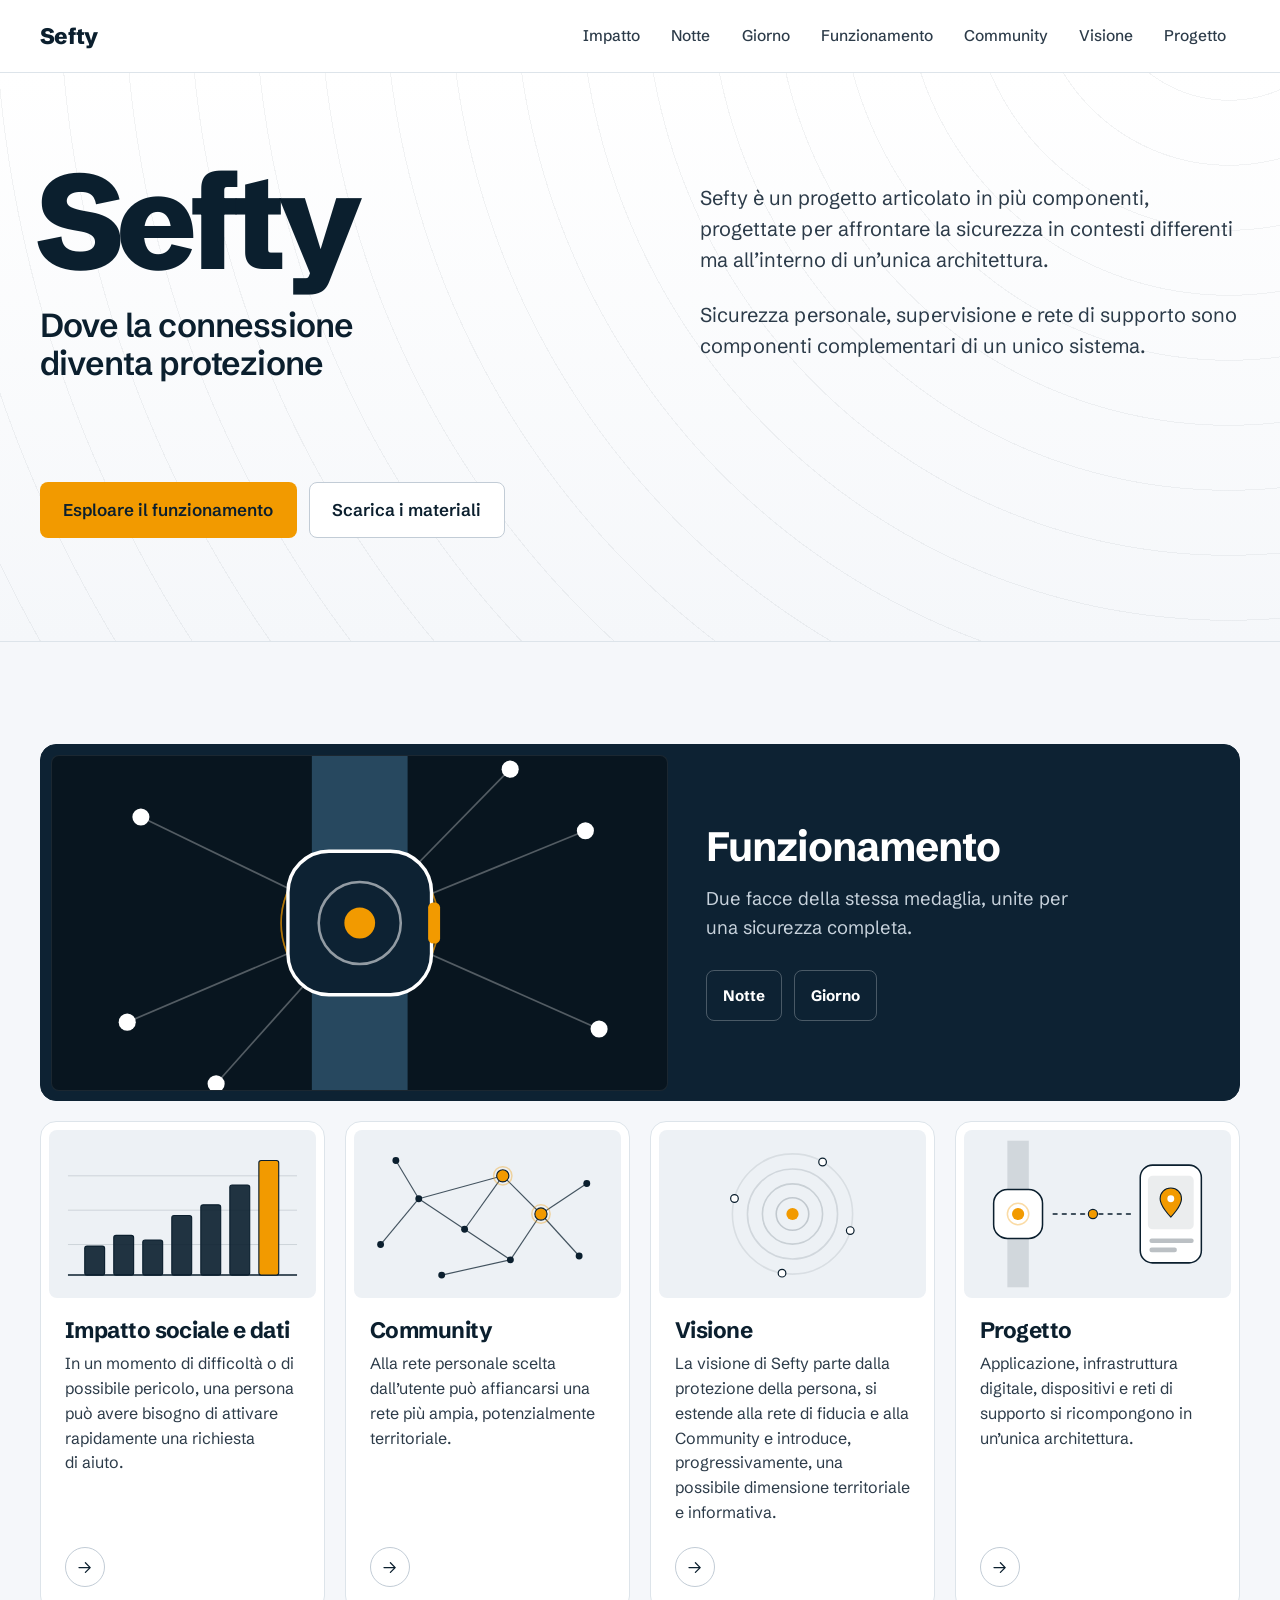
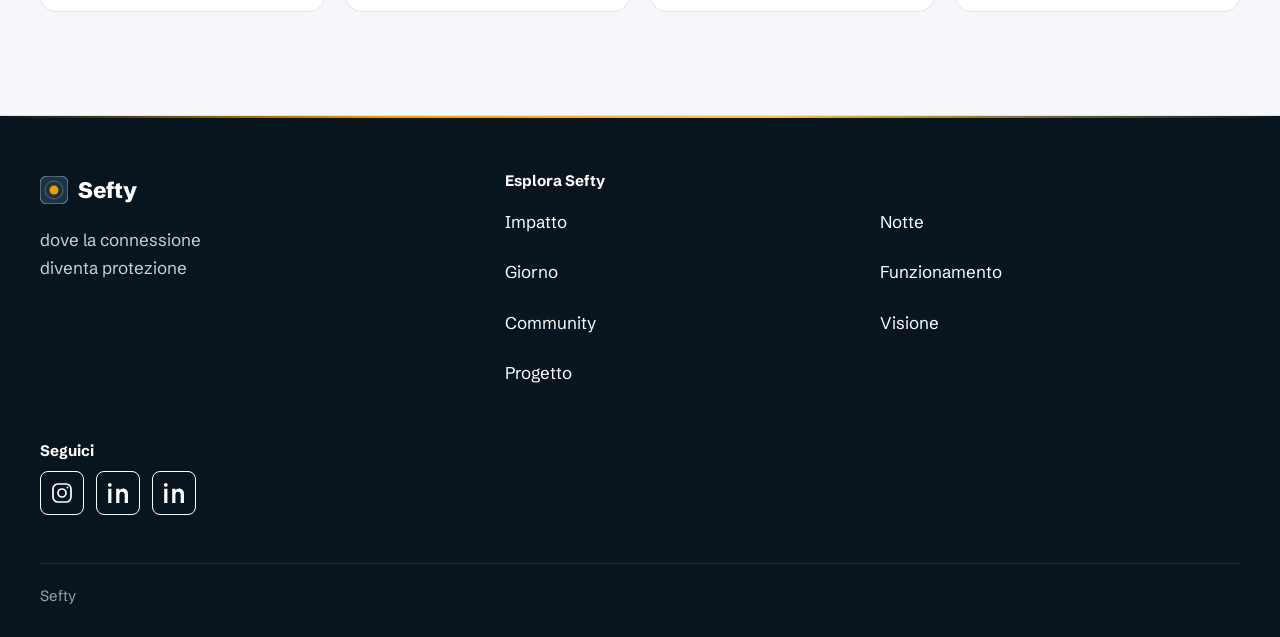
==== commit 598efa15: "rimossi piccoli bug" ====
--- a/index.html
+++ b/index.html
@@ -17,9 +17,9 @@
     <link rel="preconnect" href="https://fonts.googleapis.com">
     <link rel="preconnect" href="https://fonts.gstatic.com" crossorigin>
     <link href="https://fonts.googleapis.com/css2?family=Schibsted+Grotesk:wght@400..800&amp;display=swap" rel="stylesheet">
-    <link rel="stylesheet" href="css/style.css">
+    <link rel="stylesheet" href="css/style.css?v=mobile-2">
     
-    <script src="javascripts/index.js" defer></script>
+    <script src="javascripts/index.js?v=mobile-2" defer></script>
 
     <title>Sefty | Sicurezza personale e rete di supporto</title>
     <meta name="description" content="Sefty integra tecnologia, persone di fiducia e rete di supporto: scopri sicurezza personale, supervisione dei minori e sviluppo del progetto.">
--- a/css/style.css
+++ b/css/style.css
@@ -1,18 +1,11 @@
-/* ==========================================================================
-   Safety - foglio di stile
-   Sistema di design: sobrio, preciso, coerente.
-
-   1 Variabili · 2 Base · 3 Header · 4 Pulsanti e icone · 5 Home · 6 Card
-   7 Pagine interne · 8 Contenuti · 9 Funzionamento · 10 Fascia finale
-   11 Footer · 12 Widget · 13 Illustrazioni e animazioni · 14 Responsive
-   15 Accessibilità, stampa
-   ========================================================================== */
-
-/* 1. Variabili ----------------------------------------------------------- */
+
+
+
+ 
 :root {
     color-scheme: light;
 
-    /* Colori */
+     
     --ink: #0b1f2e;
     --text: #2c3b49;
     --muted: #5a6a79;
@@ -31,35 +24,35 @@
     --on-dark-muted: #93a4b3;
     --focus: #0b57d0;
 
-    /* Contesto (illustrazioni e riquadri) */
+     
     --tint: var(--mist-2);
     --accent: var(--signal);
     --art-solid: #ffffff;
     --art-strap: rgba(11, 31, 46, .12);
 
-    /* Raggi: controlli, riquadri, schede, blocchi grandi */
+     
     --radius-sm: 8px;
     --radius-md: 12px;
     --radius: 16px;
     --radius-xl: 22px;
 
-    /* Ombre */
+     
     --shadow-sm: 0 1px 2px rgba(11, 31, 46, .06);
     --shadow-md: 0 1px 2px rgba(11, 31, 46, .05), 0 12px 28px -14px rgba(11, 31, 46, .2);
     --shadow-lg: 0 1px 2px rgba(11, 31, 46, .06), 0 28px 56px -28px rgba(11, 31, 46, .35);
 
-    /* Layout */
+     
     --wrap: 1200px;
     --header-h: 4.5rem;
     --section: clamp(4rem, 8vw, 6.5rem);
 
-    /* Movimento */
+     
     --ease: cubic-bezier(.22, .8, .24, 1);
 
     --font: "Schibsted Grotesk", system-ui, -apple-system, "Segoe UI", Roboto, "Helvetica Neue", Arial, sans-serif;
 }
 
-/* 2. Base ---------------------------------------------------------------- */
+ 
 *,
 *::before,
 *::after { box-sizing: border-box; }
@@ -127,7 +120,7 @@
     border: 0;
 }
 
-/* Tratteggio di cerchi concentrici: il "segnale" che si propaga (motivo del marchio) */
+ 
 .rings-dark::before,
 .rings-light::before {
     content: "";
@@ -142,7 +135,7 @@
     background: repeating-radial-gradient(circle at 96% -18%, transparent 0 64px, rgba(11, 31, 46, .05) 64px 65px);
 }
 
-/* 3. Header -------------------------------------------------------------- */
+ 
 .site-header {
     position: sticky;
     top: 0;
@@ -241,7 +234,7 @@
 .nav-toggle[aria-expanded="true"] .icon-open { opacity: 0; transform: rotate(90deg) scale(.5); }
 .nav-toggle[aria-expanded="true"] .icon-close { opacity: 1; transform: none; }
 
-/* 4. Pulsanti e icone ---------------------------------------------------- */
+ 
 .icon {
     width: 1.5rem;
     height: 1.5rem;
@@ -277,7 +270,7 @@
 .btn-line { background: var(--paper); border-color: var(--line-strong); color: var(--ink); }
 .btn-line:hover { border-color: var(--ink); }
 
-/* 5. Home ---------------------------------------------------------------- */
+ 
 .intro {
     position: relative;
     overflow: hidden;
@@ -323,7 +316,7 @@
 .intro-lead { margin-top: 1.5rem; max-width: 48ch; font-size: 1.25rem; line-height: 1.55; }
 .intro-actions { display: flex; flex-wrap: wrap; gap: .75rem; margin-top: 2.25rem; }
 
-/* Immagine del prodotto: cornice sottile, anelli di segnale dietro */
+ 
 .product { position: relative; isolation: isolate; }
 .product-frame {
     padding: .6rem;
@@ -361,7 +354,7 @@
 .flow-caption { max-width: 40rem; margin: 0 auto 1.5rem; color: var(--muted); text-align: center; }
 .flow-diagram { display: flex; flex-direction: column; align-items: center; }
 
-/* Blocco download */
+ 
 .download {
     position: relative;
     display: flex;
@@ -377,7 +370,7 @@
 .download h2 { color: #ffffff; font-size: clamp(1.6rem, 3vw, 2rem); }
 .download p { margin-top: .5rem; color: var(--on-dark); }
 
-/* 6. Card ---------------------------------------------------------------- */
+ 
 .cards { display: grid; grid-template-columns: repeat(4, minmax(0, 1fr)); gap: 1.25rem; }
 .cards-5 { grid-template-columns: repeat(6, minmax(0, 1fr)); }
 .cards-5 > .card:nth-child(-n+3) { grid-column: span 2; }
@@ -453,7 +446,7 @@
     transform: translateX(4px);
 }
 
-/* Scheda in evidenza (Funzionamento): a tutta larghezza, scura */
+ 
 .card-primary {
     display: grid;
     grid-template-columns: minmax(0, 1.1fr) minmax(0, 1fr);
@@ -494,7 +487,7 @@
 }
 .subtiles a:hover { background: rgba(242, 154, 0, .14); border-color: var(--signal); }
 
-/* Tessere di navigazione tra gli argomenti */
+ 
 .tile {
     position: relative;
     display: flex;
@@ -530,7 +523,7 @@
 .tile-arrow .icon { width: 1.1rem; height: 1.1rem; transition: transform .3s var(--ease); }
 .tile:hover .tile-arrow .icon { transform: translateX(2px); }
 
-/* 7. Pagine interne ------------------------------------------------------ */
+ 
 .page-head {
     position: relative;
     overflow: hidden;
@@ -606,7 +599,7 @@
 .toc a:hover { color: var(--ink); padding-left: 1.25rem; }
 .toc a[aria-current="true"] { color: var(--ink); font-weight: 600; }
 
-/* 8. Contenuti ----------------------------------------------------------- */
+ 
 .prose { max-width: 56rem; }
 .prose > section { scroll-margin-top: calc(var(--header-h) + 1.5rem); }
 .prose > section + section {
@@ -644,7 +637,7 @@
 .prose .callout + p { margin-top: 1.75rem; }
 .prose strong { color: var(--ink); font-weight: 600; }
 
-/* Citazione: filetto arancione a sinistra */
+ 
 .callout {
     max-width: 50rem;
     padding: .2rem 0 .2rem 1.75rem;
@@ -675,7 +668,7 @@
     color: var(--signal-strong);
 }
 
-/* Diagrammi verticali estratti dai documenti (nodo / freccia / nodo ...) */
+ 
 .flow-label {
     max-width: 30rem;
     margin: .6rem auto 0;
@@ -699,7 +692,7 @@
 .prose > section > .flow-label,
 .prose > section > .flow-arrow { max-width: 30rem; }
 
-/* Riferimento a un file citato nel testo sorgente */
+ 
 .doc-ref {
     display: inline-block;
     margin-left: .45rem;
@@ -727,7 +720,7 @@
 .pair h2 { margin-bottom: .6rem; font-size: 1.25rem; }
 .pair p { font-size: 1rem; }
 
-/* Dati */
+ 
 .stats { margin-top: 1.5rem; border-bottom: 1px solid var(--line); }
 .stat {
     display: grid;
@@ -791,7 +784,7 @@
 .related { padding: 3.5rem 0 4rem; }
 .related-grid { display: grid; grid-template-columns: repeat(4, minmax(0, 1fr)); gap: 1rem; list-style: none; }
 
-/* 9. Funzionamento ------------------------------------------------------- */
+ 
 .tabs-bar { padding: 2.75rem 0 0; }
 .tablist { display: none; }
 .js .tablist {
@@ -860,7 +853,7 @@
 .process-notes { display: grid; gap: 1.25rem; }
 .process-grid + .widget { margin-top: 3rem; }
 
-/* Note: riquadri con filetto arancione */
+ 
 .process .callout {
     max-width: none;
     margin: 0;
@@ -910,7 +903,7 @@
 .steps li.is-past::before { background: #ffe6b8; border-color: var(--signal); }
 .steps li.is-past:not(:last-child)::after { background: repeating-linear-gradient(180deg, var(--signal) 0 5px, transparent 5px 10px); }
 
-/* 10. Fascia finale ------------------------------------------------------ */
+ 
 .statement {
     position: relative;
     overflow: hidden;
@@ -936,7 +929,7 @@
 }
 .statement-text .sw { opacity: var(--o, 1); transition: opacity .3s linear; }
 
-/* 11. Footer ------------------------------------------------------------- */
+ 
 .site-footer { position: relative; background: var(--navy-900); color: var(--on-dark); }
 .site-footer::before {
     content: "";
@@ -976,7 +969,7 @@
 .social svg { width: 1.1rem; height: 1.1rem; fill: currentColor; }
 .legal { padding: 1.25rem 0 1.75rem; border-top: 1px solid rgba(255, 255, 255, .1); font-size: .93rem; color: var(--on-dark-muted); }
 
-/* 12. Widget interattivi ------------------------------------------------- */
+ 
 .widget {
     margin-top: 2rem;
     padding: 1.5rem;
@@ -1013,7 +1006,7 @@
 .btn-sm-line { background: var(--paper); border-color: var(--line-strong); color: var(--ink); }
 .btn-sm-line:hover { background: var(--paper); border-color: var(--ink); }
 
-/* Slider */
+ 
 input[type="range"] {
     --fill: 0%;
     -webkit-appearance: none;
@@ -1053,7 +1046,7 @@
 }
 input[type="range"]:focus-visible { outline: 3px solid var(--focus); outline-offset: 4px; border-radius: 999px; }
 
-/* Visione: punti di luce */
+ 
 .lights-stage {
     position: relative;
     height: 16rem;
@@ -1093,7 +1086,7 @@
 .l-dot.l-hot { fill: var(--signal); }
 .l-halo { fill: var(--signal); opacity: .25; transform-box: fill-box; transform-origin: center; animation: halo 2.6s ease-in-out infinite; }
 
-/* Progetto: schema della rete */
+ 
 .eco-stage { border: 1px solid var(--line); border-radius: var(--radius-md); background: var(--mist); }
 .eco-svg { display: block; width: 100%; height: auto; }
 .eco-link { fill: none; stroke: var(--line-strong); stroke-width: 2; stroke-dasharray: 5 7; animation: dash-flow 1.2s linear infinite; transition: stroke .25s ease, stroke-width .25s ease; }
@@ -1120,7 +1113,7 @@
 .eco-desc { margin-top: .9rem; min-height: 3.3rem; }
 .eco-desc strong { color: var(--ink); }
 
-/* Community: la rete cresce */
+ 
 .grow-stage { overflow: hidden; border: 1px solid var(--line); border-radius: var(--radius-md); background: var(--mist); }
 .grow-stage > svg { display: block; width: 100%; height: auto; }
 .mem {
@@ -1153,7 +1146,7 @@
 .grow-meter { display: grid; gap: .45rem; font-size: .93rem; }
 .grow-meter .meter i { transition: transform .45s var(--ease); }
 
-/* Funzionamento (notte): pulsante da tenere premuto */
+ 
 .night-stage { display: grid; grid-template-columns: auto minmax(12rem, 1fr) minmax(0, 19rem); gap: 1.5rem 2.5rem; align-items: center; }
 .night-btn { order: 1; }
 .night-log { order: 2; }
@@ -1208,7 +1201,7 @@
 .night-log li.done { color: var(--ink); font-weight: 600; }
 .night-log li.done::before { background: var(--signal); border-color: var(--signal); box-shadow: 0 0 0 4px rgba(242, 154, 0, .2); }
 
-/* Funzionamento (giorno): raggio di sicurezza */
+ 
 .day-stage { position: relative; overflow: hidden; border: 1px solid var(--line); border-radius: var(--radius-md); background: var(--mist); }
 .day-stage > svg { display: block; width: 100%; height: auto; }
 .day-zone { fill: rgba(242, 154, 0, .08); stroke: var(--signal); stroke-width: 1.5; stroke-dasharray: 7 7; }
@@ -1240,21 +1233,21 @@
 .day-controls { display: grid; gap: .5rem; margin-top: 1.1rem; }
 .day-controls label { font-weight: 600; color: var(--ink); }
 
-/* 13. Illustrazioni e animazioni ----------------------------------------- */
+ 
 .art-svg * { transform-box: fill-box; transform-origin: center; }
 .rip { opacity: .35; vector-effect: non-scaling-stroke; }
 .draw { stroke-dasharray: 1; stroke-dashoffset: 0; }
 .flow-line { stroke-dasharray: 5 7; }
 .bar { transform-origin: 50% 100%; }
 
-/* Nelle schede le illustrazioni si animano all'hover (o quando sono visibili su mobile) */
+ 
 :is(.card, .page-art):is(:hover, :focus-within, .is-active) .rip { animation: ripple 1.9s ease-out var(--delay, 0s) 2; }
 :is(.card, .page-art):is(:hover, :focus-within, .is-active) .pop { animation: pop .7s ease calc(var(--i, 0) * 70ms) both; }
 :is(.card, .page-art):is(:hover, :focus-within, .is-active) .draw { animation: draw .9s ease var(--delay, 0s) both; }
 :is(.card, .page-art):is(:hover, :focus-within, .is-active) .flow-line { animation: dash-flow .7s linear infinite; }
 :is(.card, .page-art):is(:hover, :focus-within, .is-active) .bar { animation: grow .7s var(--ease) calc(var(--i, 0) * 60ms) both; }
 
-/* Nelle testate le illustrazioni sono sempre in movimento, in modo discreto */
+ 
 .page-art { transform: translateY(var(--py, 0px)); animation: art-in 1s var(--ease) .3s backwards; }
 .page-art .rip { animation: ripple 3.4s ease-out var(--delay, 0s) 2; }
 .page-art .flow-line { animation: dash-flow .9s linear infinite; }
@@ -1262,12 +1255,12 @@
 .page-art .bar { animation: grow 1s var(--ease) calc(var(--i, 0) * 80ms + 300ms) both; }
 .page-art .pop { animation: pop-soft 3.6s ease-in-out calc(var(--i, 0) * 260ms) 1; }
 
-/* Titoli: le parole salgono una dopo l'altra */
+ 
 .hw { display: inline-block; overflow: hidden; vertical-align: top; padding: .06em 0 .16em; margin: -.06em 0 -.16em; }
 .hw > span { display: inline-block; animation: word-in .9s var(--ease) calc(var(--w, 0) * 80ms + 120ms) backwards; }
 .page-head .lead { animation: fade-up .9s var(--ease) .5s backwards; }
 
-/* Comparsa una tantum di card e contenuti */
+ 
 .js .reveal-card { opacity: 0; }
 .js .reveal-card.is-in { opacity: 1; animation: card-in .6s var(--ease) calc(var(--i, 0) * 70ms) backwards; }
 .js .reveal { opacity: 0; }
@@ -1319,12 +1312,12 @@
     80% { transform: translateX(3px) rotate(1deg); }
 }
 
-/* Dissolvenza tra una pagina e l'altra (browser che la supportano) */
+ 
 @media (prefers-reduced-motion: no-preference) {
     @view-transition { navigation: auto; }
 }
 
-/* 14. Responsive --------------------------------------------------------- */
+ 
 @media (max-width: 1099px) {
     .cards { grid-template-columns: repeat(2, minmax(0, 1fr)); }
     .cards-5 { grid-template-columns: repeat(2, minmax(0, 1fr)); }
@@ -1347,7 +1340,7 @@
 @media (max-width: 899px) {
     .header-inner { flex-wrap: wrap; gap: .5rem 1rem; }
 
-    /* Menu a tendina: si apre dall'alto, le voci entrano in sequenza. Chiuso non è focalizzabile. */
+     
     .js .nav-toggle { display: inline-flex; }
     .js .nav {
         position: absolute;
@@ -1427,7 +1420,7 @@
     .subtiles a { width: 100%; }
 }
 
-/* 15. Accessibilità e stampa --------------------------------------------- */
+ 
 :focus-visible { outline: 3px solid var(--focus); outline-offset: 2px; }
 .site-footer :focus-visible,
 .statement :focus-visible,
@@ -1465,7 +1458,7 @@
     .site-footer a, .footer-grid h2, .site-footer .brand { color: #000000; }
     h1, h2, h3, .steps li, .facts article { break-after: avoid; break-inside: avoid; }
 }
-/* Componenti condivisi della versione aggiornata. */
+ 
 
 .cards-6 { grid-template-columns: repeat(3,minmax(0,1fr)); }
 .footer-grid { grid-template-columns: 1fr 1fr; }
@@ -1483,7 +1476,7 @@
 html:not(.js) .widget { display:none; }
 @media print { .toc { max-height:none; } }
 
-/* Indice: aperto su desktop, a richiesta su mobile e tablet. */
+ 
 .toc-disclosure > summary {
     list-style:none; display:flex; align-items:center; justify-content:space-between;
     gap:1rem; color:var(--muted); font-size:.93rem; font-weight:600;
@@ -1500,7 +1493,7 @@
  .toc-disclosure a{padding:.55rem 0}
 }
 
-/* Home: capitoli consecutivi, dal bisogno al percorso di prodotto. */
+ 
 .journey { padding-top:clamp(3.5rem,7vw,6rem); }
 .journey-intro { padding-bottom:3.5rem; }
 .journey-intro .kicker { font-size:.85rem; font-weight:700; color:var(--muted); margin-bottom:1rem; }
@@ -1534,7 +1527,28 @@
 @media(prefers-reduced-motion:reduce){.journey-row:hover .journey-art{transform:none}}
 @media print{.journey-art,.journey-cta{display:none}.journey-row{display:block;padding-block:1rem}.journey-copy{border:0;padding:0}.journey-stage{background:none!important}}
 
-/* Ultime regolazioni della nuova pagina Funzionamento. */
+ 
 .functioning-layout .facts-wide { margin-top: 3rem; }
 .functioning-layout .version-link { margin-top: 3rem; }
 .functioning-layout .prose > .tabpanel::before { content: none; }
+
+.footer-social-links{display:flex;gap:.75rem;flex-wrap:wrap}
+.footer-social-link{display:inline-flex;align-items:center;justify-content:center;width:44px;height:44px;border:1px solid currentColor;border-radius:8px;color:inherit}
+.footer-social-link svg{display:block;flex:none}
+.footer-social-link[href]:hover{color:var(--signal)}
+.footer-grid{grid-template-columns:minmax(0,1fr) minmax(0,1fr) minmax(0,.65fr)}
+.breadcrumbs{font-size:.85rem;margin-bottom:1.25rem;color:var(--muted)}
+.breadcrumbs a{text-underline-offset:.2em}
+@media(max-width:899px){.footer-grid{grid-template-columns:minmax(0,1fr)}}
+
+@media(max-width:899px){
+ .intro-grid{display:flex;flex-direction:column;align-items:stretch;gap:1.5rem}
+ .intro-grid > .intro-copy{display:block;order:0}
+ .intro-grid .hero-title{order:0;margin:0}
+ .intro-grid > .intro-leads-col{order:1}
+ .intro-grid > .intro-actions{order:2;margin-top:.5rem}
+}
+.night-btn{touch-action:none;-webkit-touch-callout:none;user-select:none;-webkit-user-select:none}
+.night-btn > *{pointer-events:none}
+.day-stage > svg{display:block;width:100%;height:auto;aspect-ratio:600/320;min-height:170px}
+.widget.reveal,.widget .reveal{opacity:1!important}
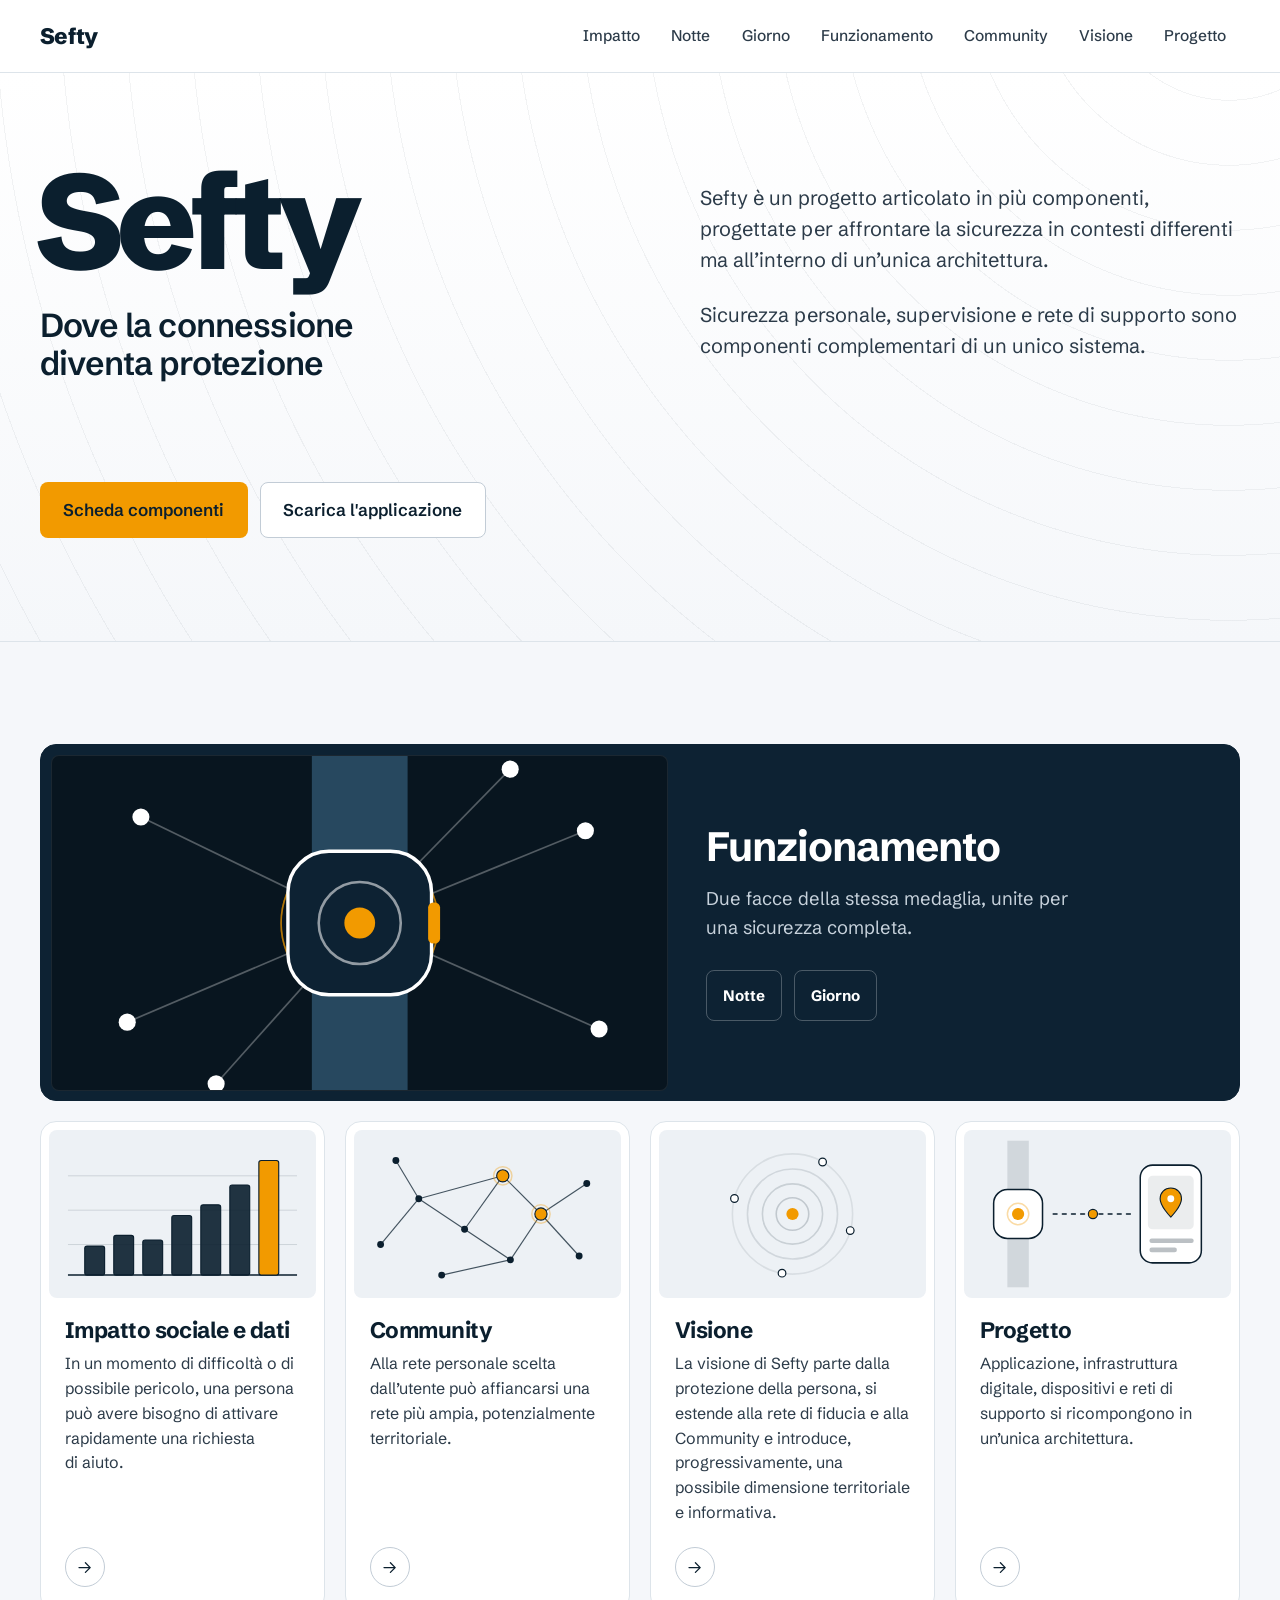
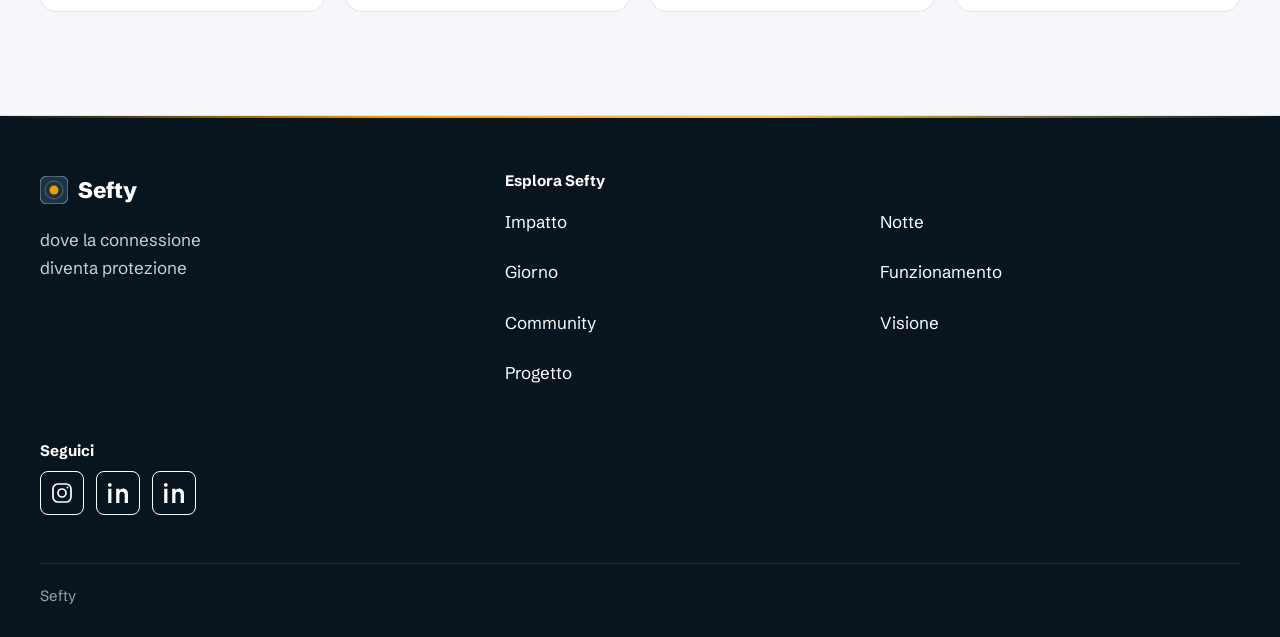
==== commit b9ae6e81: "aggiunte modifiche" ====
--- a/index.html
+++ b/index.html
@@ -68,7 +68,7 @@
                     <p class="intro-lead">Sefty è un progetto articolato in più componenti, progettate per affrontare la sicurezza in contesti differenti ma all’interno di un’unica architettura.</p>
                     <p class="intro-lead intro-lead-2">Sicurezza personale, supervisione e rete di supporto sono componenti complementari di un unico sistema.</p>
                 </div>
-                <div class="intro-actions"><a class="btn btn-signal" href="#percorso">Esploare il funzionamento</a><a class="btn btn-line" href="funzionamento.html">Scarica i materiali</a></div>
+                <div class="intro-actions"><a class="btn btn-signal" href="exports/sefty_3d_presentation.html">Scheda componenti</a><a class="btn btn-line" href="https://pub-002bc9092c564c6a95605e7e15290c54.r2.dev/DemoSefty-3.zip">Scarica l'applicazione</a></div>
             </div>
         </section>
 
--- a/css/style.css
+++ b/css/style.css
@@ -1552,3 +1552,8 @@
 .night-btn > *{pointer-events:none}
 .day-stage > svg{display:block;width:100%;height:auto;aspect-ratio:600/320;min-height:170px}
 .widget.reveal,.widget .reveal{opacity:1!important}
+
+@media(max-width:899px){
+ .day-alert{position:static;display:none;margin:0 1rem 1rem;transform:none}
+ .day-alert.is-visible{display:flex}
+}
